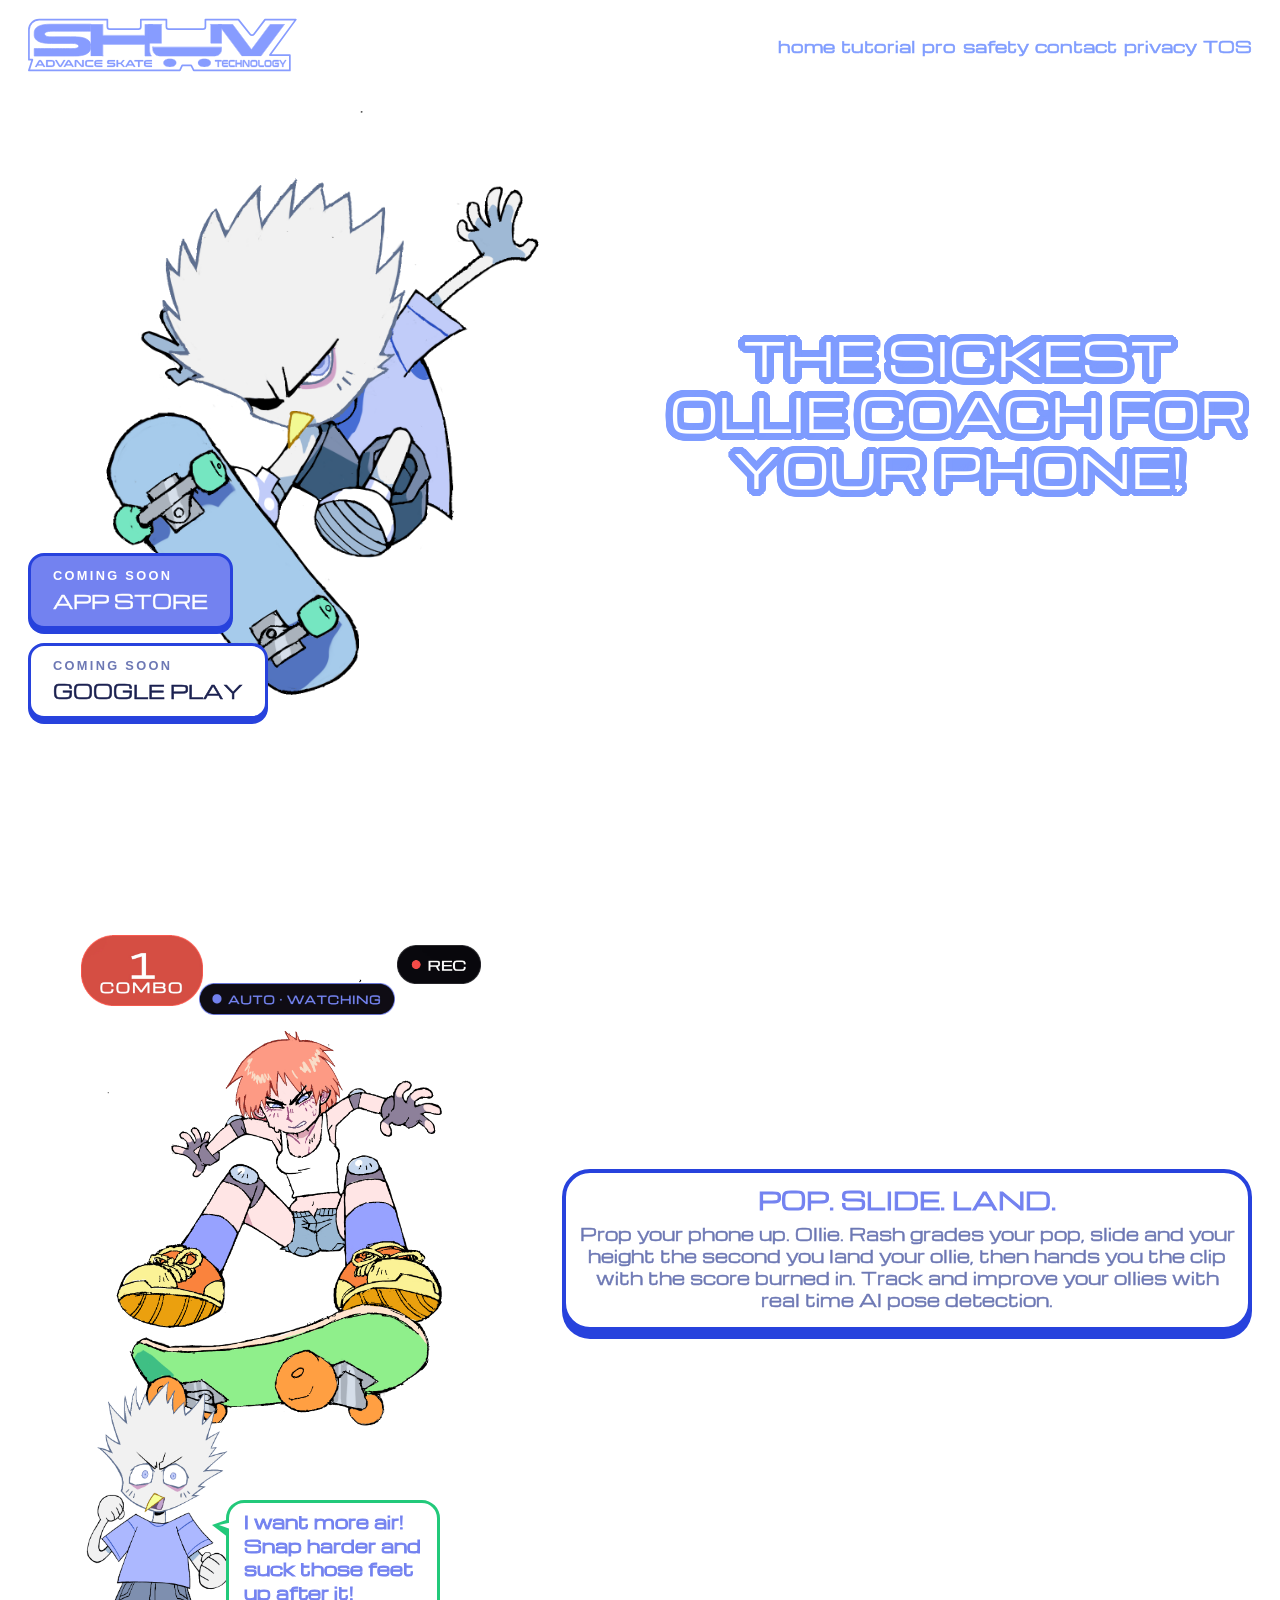
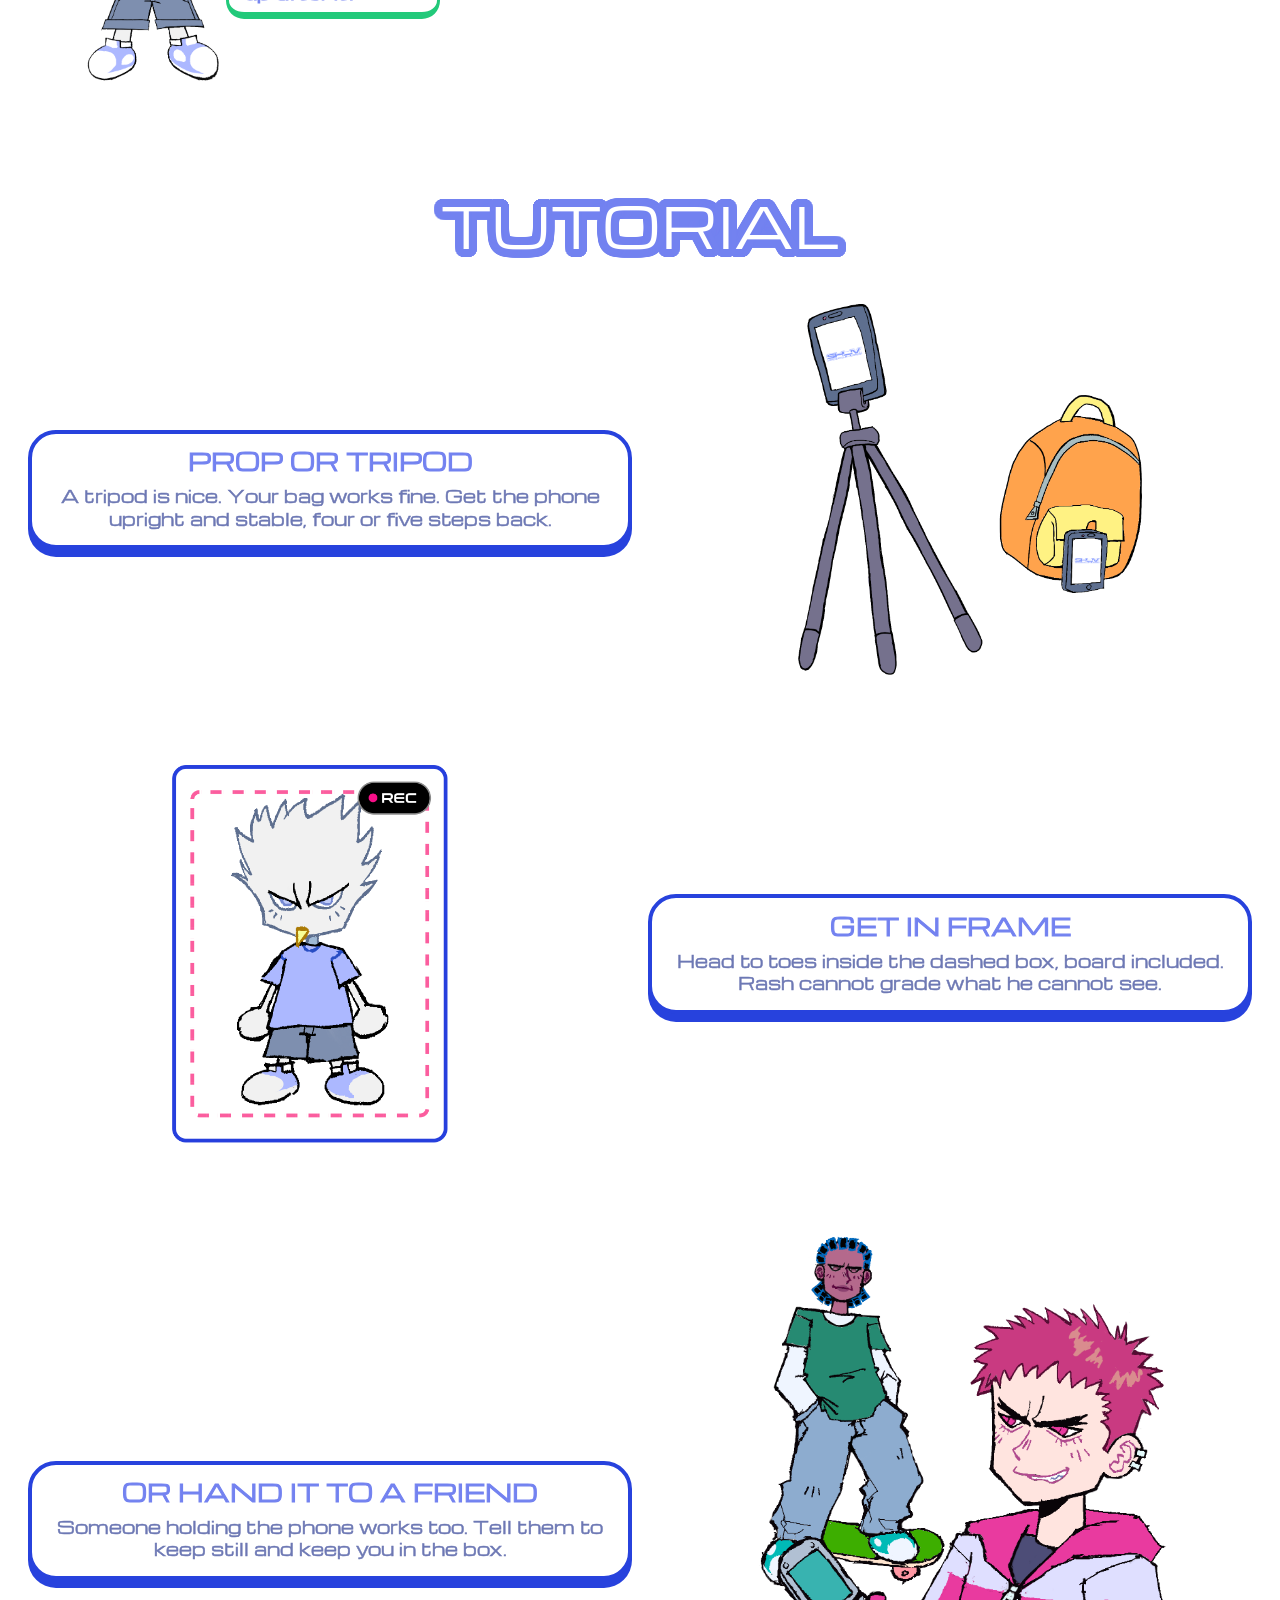
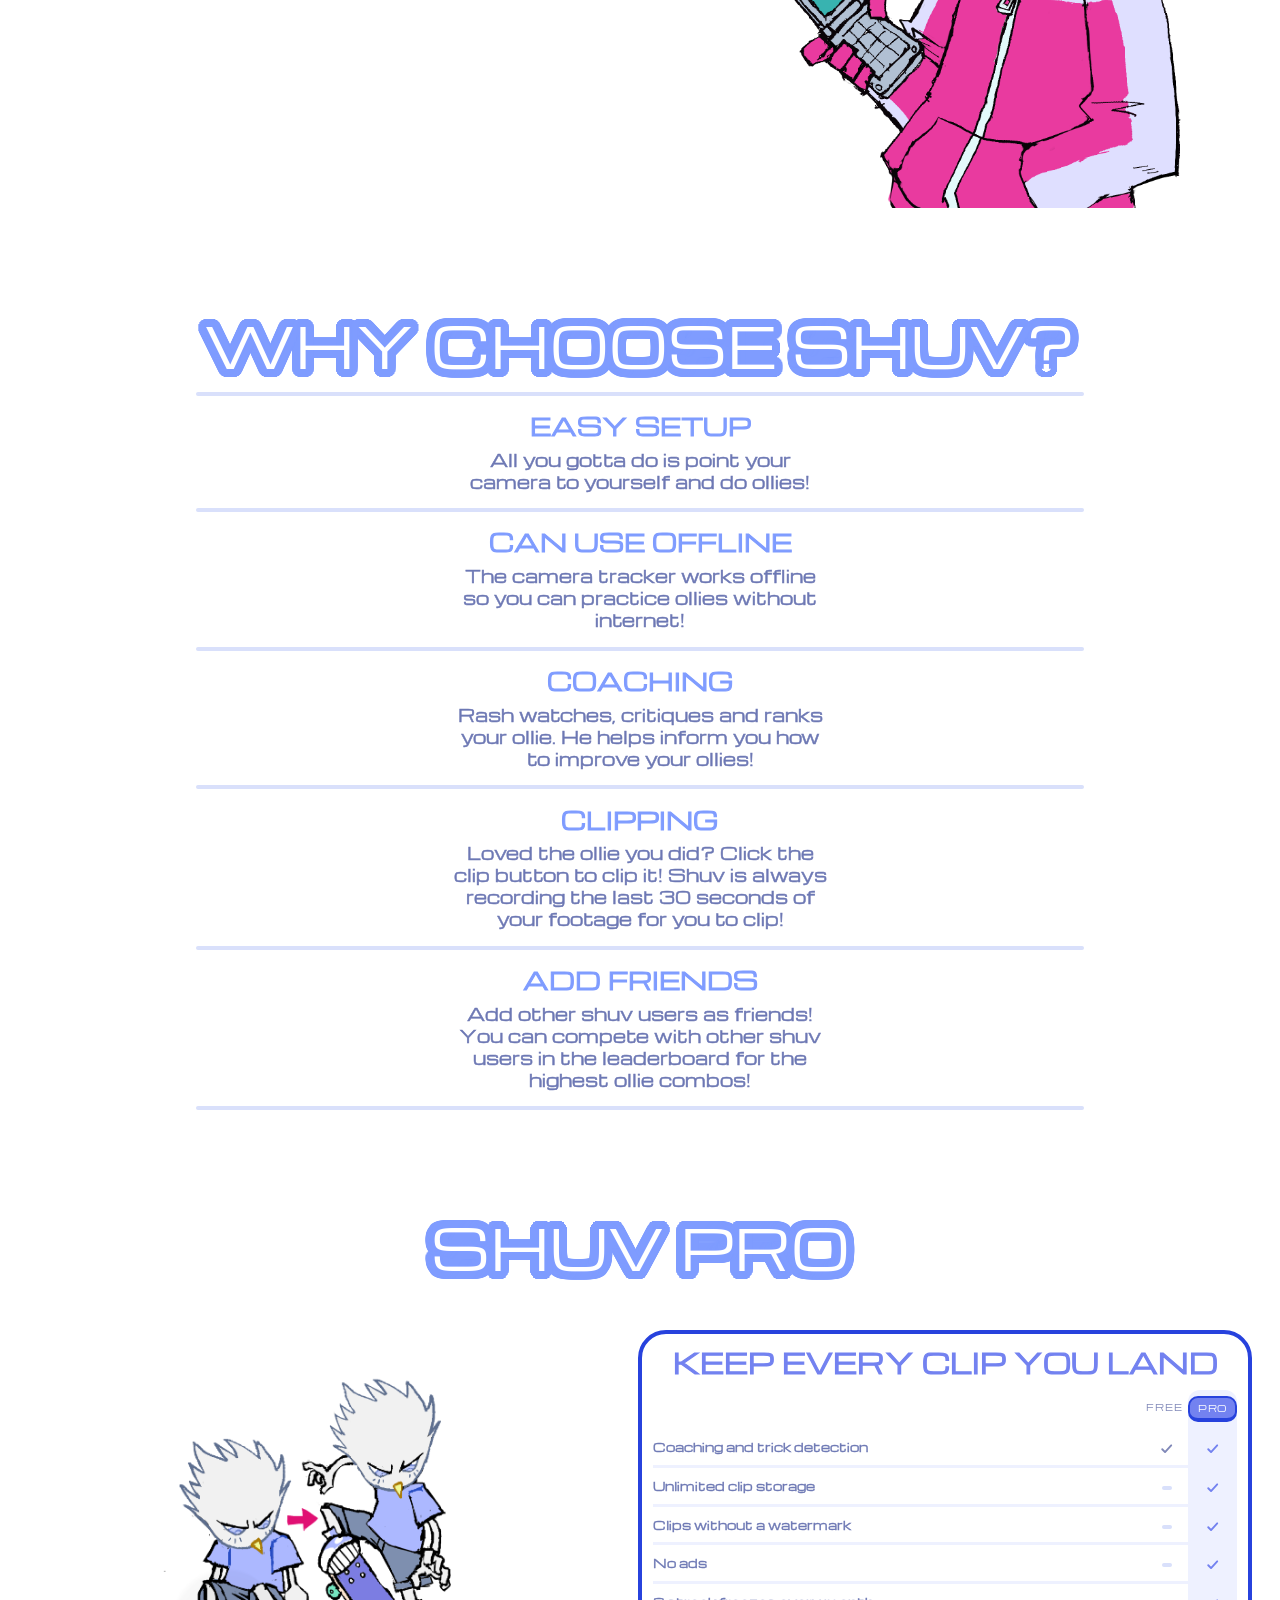
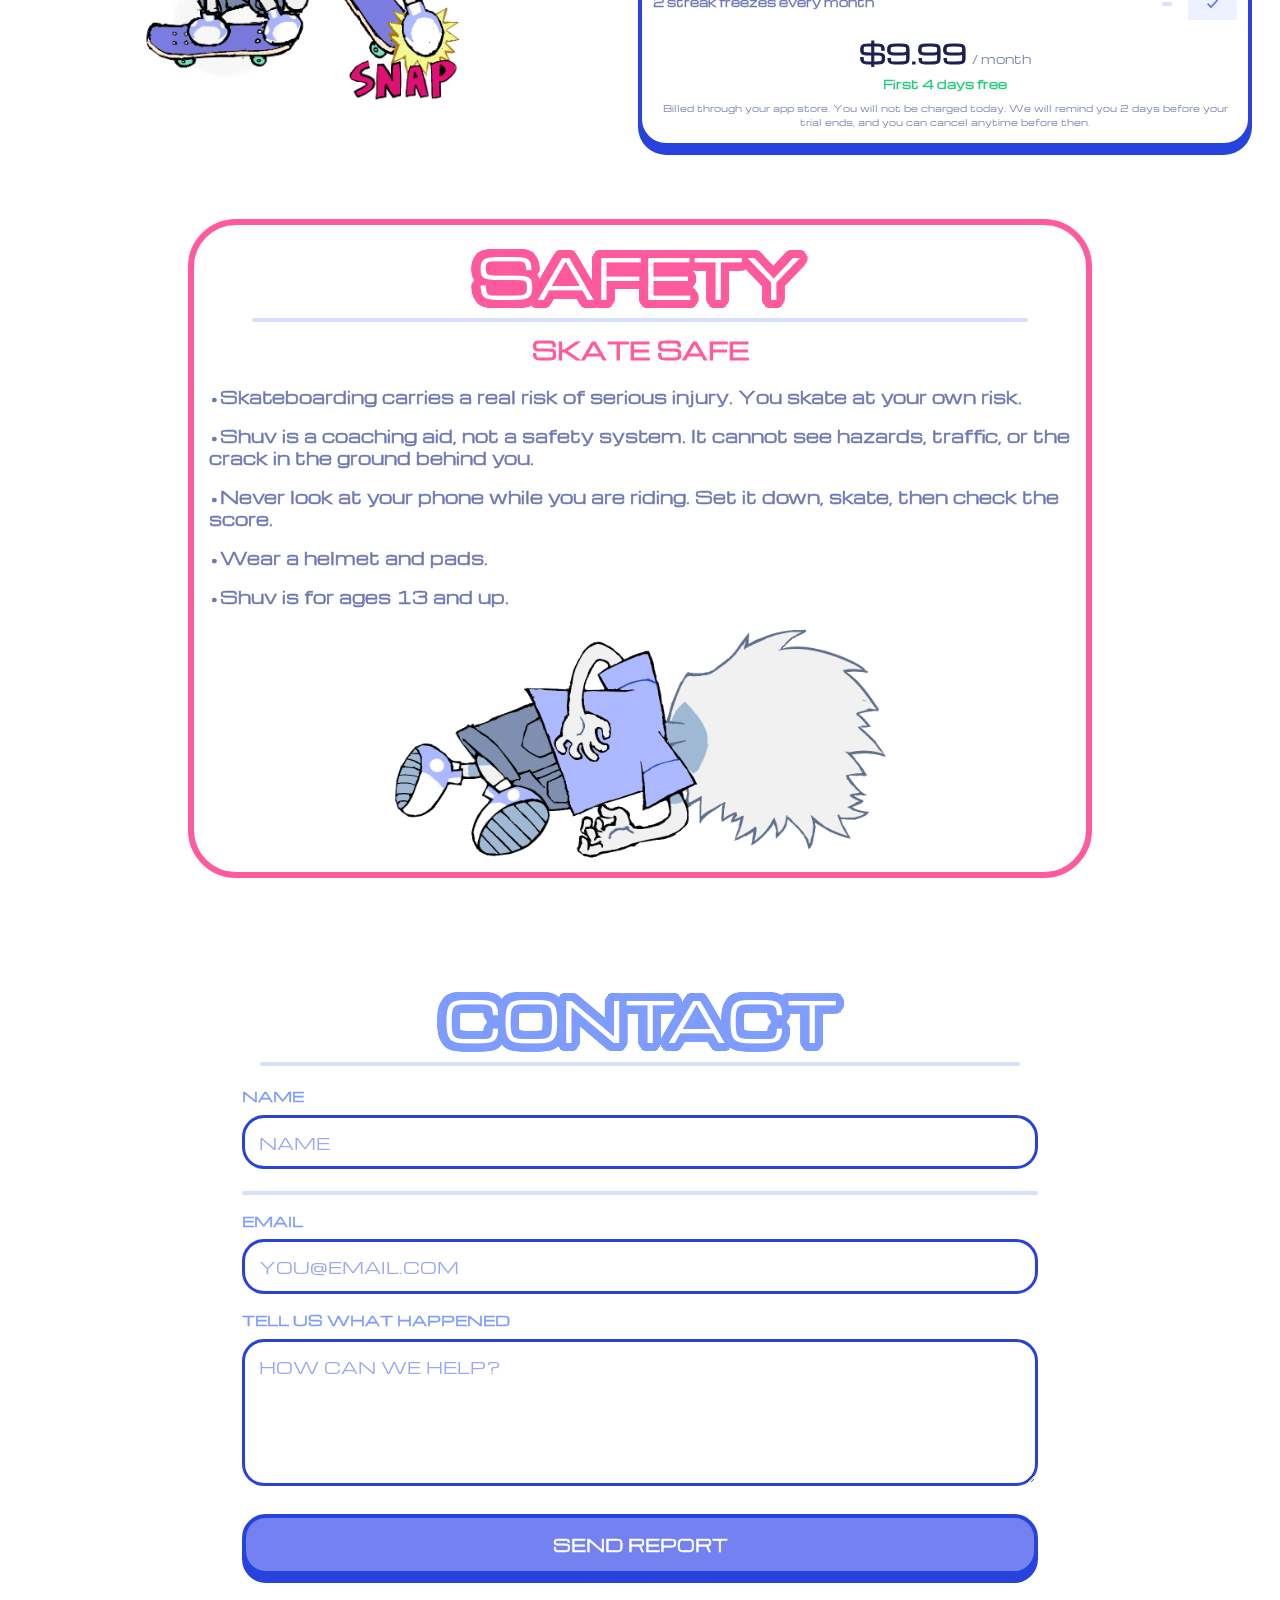
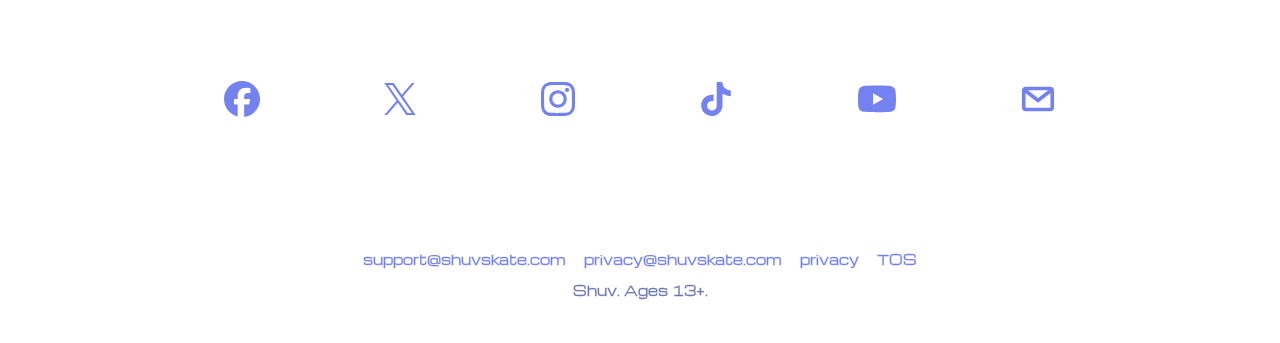
==== index.html @ 70ee279d "Shuv website — 2026-10-14 06:51 UTC" ====
<!doctype html>
<!--
  SHUV SITE: home page (index.html)
  One responsive file for phone AND desktop. The phone layout is the default and
  css/shuv.css switches to the desktop layout at 900px wide. There are no separate mobile files.
  Shared across all 3 pages: header, phone menu and footer (marked below; keep them in sync),
  plus css/shuv.css and js/shuv.js.
-->
<html lang="en">
<head>
  <meta charset="utf-8">
  <meta name="viewport" content="width=device-width, initial-scale=1">
  <title>Shuv | The sickest ollie coach for your phone</title>
  <meta name="description" content="Prop your phone up and ollie. Rash grades your pop, slide and height the second you land, then hands you the clip with the score burned in. iOS and Android, ages 13+.">
  <meta name="theme-color" content="#ffffff">
  <!-- The canonical link and og:url must be absolute, so they name the
       domain directly. If it ever changes, these and the addresses in the
       footer are the places to look. -->
  <link rel="canonical" href="https://shuvskate.com/">
  <link rel="icon" href="assets/favicon-32.png" sizes="32x32" type="image/png">
  <link rel="apple-touch-icon" href="assets/apple-touch-icon.png">
  <!-- People find Shuv through shared clips, so the share card is worth
       composing rather than letting a platform pick an image off the page. -->
  <meta property="og:type" content="website">
  <meta property="og:site_name" content="Shuv">
  <meta property="og:title" content="Shuv — your free skateboard trick coach">
  <meta property="og:description" content="Rash grades your ollies in real time with AI pose detection. Track your streak, clip your best tricks.">
  <meta property="og:url" content="https://shuvskate.com/">
  <meta property="og:image" content="https://shuvskate.com/assets/og-image.png">
  <meta property="og:image:width" content="1200">
  <meta property="og:image:height" content="630">
  <meta name="twitter:card" content="summary_large_image">
  <link rel="preload" href="assets/fonts/Michroma-Regular.woff2" as="font" type="font/woff2" crossorigin>
  <link rel="stylesheet" href="css/shuv.css">
  <script src="js/shuv.js" defer></script>
</head>
<body>
<div class="page" id="top">

  <!-- ===== HEADER: repeated on all 3 pages. Keep them in sync. =====================
       On index.html the links are #sections; on the legal pages they are index.html#sections.
       Phone: logo centred + hamburger on the right. Desktop (900px+): logo left, text links right. -->
  <header class="site-header">
    <div class="site-header__inner">
      <a class="logo" href="#top"><img src="assets/logo.svg" alt="Shuv, advance skate technology" width="440" height="89"></a>
      <nav class="nav-desktop" aria-label="Main">
        <a class="jello" href="#top" aria-current="page">home</a>
        <a class="jello" href="#tutorial">tutorial</a>
        <a class="jello" href="#pro">pro</a>
        <a class="jello" href="#safety">safety</a>
        <a class="jello" href="#contact">contact</a>
        <a class="jello" href="privacy.html">privacy</a>
        <a class="jello" href="terms.html">TOS</a>
      </nav>
      <button class="menu-btn" type="button" aria-label="Open menu" aria-expanded="false" aria-controls="menu"><span></span><span></span><span></span></button>
    </div>
  </header>

  <!-- ===== PHONE MENU: repeated on all 3 pages. ===================================
       Slides in from the right when the hamburger is tapped (js/shuv.js, part 5). Hidden on desktop.
       The backdrop is invisible; it only catches taps outside the menu to close it. -->
  <div class="menu-backdrop" data-menu-close></div>
  <div class="menu" id="menu" role="dialog" aria-label="Menu" aria-hidden="true" tabindex="-1">
    <nav class="menu__nav" aria-label="Menu">
      <a class="jello" href="#top" data-menu-close aria-current="page">home</a>
      <a class="jello" href="#tutorial" data-menu-close>tutorial</a>
      <a class="jello" href="#pro" data-menu-close>pro</a>
      <a class="jello" href="#safety" data-menu-close>safety</a>
      <a class="jello" href="#contact" data-menu-close>contact</a>
      <a class="jello" href="privacy.html" data-menu-close>privacy</a>
      <a class="jello" href="terms.html" data-menu-close>TOS</a>
    </nav>
    <button class="menu__close jello" type="button" data-menu-close>close</button>
  </div>

  <main id="main">

    <!-- ===== HERO ===================================================================
         Phone: Rash on top, headline below, store badges pinned to Rash's bottom right.
         Desktop: Rash left, headline right, badges bottom left. -->
    <section class="hero" aria-label="Intro">
      <div class="hero__art">
        <img src="assets/hero-rash.png" alt="Rash, scowling, grabbing his board mid air" width="1050" height="1412" fetchpriority="high">
        <!-- TODO(launch): once the app is live, replace these two "Coming soon" boxes with the official
             App Store and Google Play badges linking to the store listings. Both stores require their
             own badge artwork (Apple: developer.apple.com/app-store/marketing/guidelines). -->
        <div class="store-badges">
          <div class="store-badge store-badge--fill"><span class="store-badge__kicker">Coming soon</span><span class="store-badge__name">App Store</span></div>
          <div class="store-badge"><span class="store-badge__kicker">Coming soon</span><span class="store-badge__name">Google Play</span></div>
        </div>
      </div>
      <div class="hero__copy">
        <h1 class="outline hero__title">The sickest ollie coach for your phone!</h1>
      </div>
    </section>

    <!-- ===== POP. SLIDE. LAND. =====================================================
         Card + illustrated scene (skater, three app UI pills, Rash, speech bubble).
         Positions of the scene pieces live in css (section 7), measured from the mockup.
         Phone: card on top, scene below. Desktop: scene left, card right. -->
    <section class="pop">
      <div class="card pop__card">
        <h2 class="card__title">Pop. Slide. Land.</h2>
        <p class="card__text">Prop your phone up. Ollie. Rash grades your pop, slide and your height the second you land your ollie, then hands you the clip with the score burned in. Track and improve your ollies with real time AI pose detection.</p>
      </div>
      <div class="pop-scene">
        <img class="pop-scene__girl" src="assets/girl-ollie.png" alt="A skater popping an ollie" width="1150" height="1530" loading="lazy">
        <img class="pop-scene__combo" src="assets/pill-combo.png" alt="1 combo" width="410" height="239" loading="lazy">
        <img class="pop-scene__auto" src="assets/pill-auto.png" alt="Auto watching" width="664" height="105" loading="lazy">
        <img class="pop-scene__rec" src="assets/pill-rec.png" alt="Recording" width="284" height="133" loading="lazy">
        <img class="pop-scene__rash" src="assets/rash-yell.png" alt="Rash yelling up at her" width="854" height="1800" loading="lazy">
        <div class="bubble"><p>I want more air! Snap harder and suck those feet up after it!</p></div>
      </div>
    </section>

    <!-- ===== TUTORIAL (#tutorial) =====================================================
         Three rows. Desktop alternates the picture side (tut-row--flip = picture right).
         Phone: picture always above its card. -->
    <section class="tutorial" id="tutorial">
      <h2 class="outline outline--peri tutorial__title">Tutorial</h2>

      <div class="tut-row tut-row--flip">
        <div class="tut-row__art"><img src="assets/tut-solo.png" alt="A phone on a tripod and a phone leaning on a backpack" width="1096" height="1183" loading="lazy"></div>
        <div class="card">
          <h3 class="card__title">Prop or tripod</h3>
          <p class="card__text">A tripod is nice. Your bag works fine. Get the phone upright and stable, four or five steps back.</p>
        </div>
      </div>

      <div class="tut-row">
        <div class="tut-row__art tut-row__art--narrow"><img src="assets/tut-centered.png" alt="Rash standing inside the dashed recording frame" width="1000" height="1370" loading="lazy"></div>
        <div class="card">
          <h3 class="card__title">Get in frame</h3>
          <p class="card__text">Head to toes inside the dashed box, board included. Rash cannot grade what he cannot see.</p>
        </div>
      </div>

      <div class="tut-row tut-row--flip">
        <div class="tut-row__art tut-row__art--wide"><img src="assets/tut-friend.png" alt="A friend holding up a flip phone to film a skater rolling up behind them" width="1258" height="1687" loading="lazy"></div>
        <div class="card">
          <h3 class="card__title">Or hand it to a friend</h3>
          <p class="card__text">Someone holding the phone works too. Tell them to keep still and keep you in the box.</p>
        </div>
      </div>
    </section>

    <!-- ===== WHY CHOOSE SHUV =========================================================== -->
    <section class="why" aria-label="Why choose Shuv">
      <h2 class="outline why__title">Why choose Shuv?</h2>
      <div class="rule"></div>
      <div><h3>Easy setup</h3><p>All you gotta do is point your camera to yourself and do ollies!</p></div>
      <div class="rule"></div>
      <div><h3>Can use offline</h3><p>The camera tracker works offline so you can practice ollies without internet!</p></div>
      <div class="rule"></div>
      <div><h3>Coaching</h3><p>Rash watches, critiques and ranks your ollie. He helps inform you how to improve your ollies!</p></div>
      <div class="rule"></div>
      <div><h3>Clipping</h3><p>Loved the ollie you did? Click the clip button to clip it! Shuv is always recording the last 30 seconds of your footage for you to clip!</p></div>
      <div class="rule"></div>
      <div><h3>Add friends</h3><p>Add other shuv users as friends! You can compete with other shuv users in the leaderboard for the highest ollie combos!</p></div>
      <div class="rule"></div>
    </section>

    <!-- ===== SHUV PRO (#pro) ===========================================================
         Keep the feature list and price in sync with the in-app paywall and the store
         consoles. NOTE: the site says $9.99/month; the app file still says $10. -->
    <section class="pro" id="pro">
      <h2 class="outline pro__title">Shuv Pro</h2>
      <div class="pro__row">
        <div class="pro__art"><img src="assets/ollie-snap.png" alt="Rash snapping an ollie" width="1457" height="1425" loading="lazy"></div>
        <div class="card pro__card">
          <h3 class="card__title">Keep every clip you land</h3>
          <table class="pro-table">
            <thead>
              <tr><th scope="col"><span class="sr-only">Feature</span></th><th scope="col" class="free-h">FREE</th><th scope="col" class="pro-col"><span class="pro-pill">PRO</span></th></tr>
            </thead>
            <tbody>
            <tr><th scope="row">Coaching and trick detection</th><td><svg class="tick" viewBox="0 0 24 24" role="img" aria-label="Included"><path d="M4 13l5 5L20 6"></path></svg></td><td class="pro-col"><svg class="tick" viewBox="0 0 24 24" role="img" aria-label="Included"><path d="M4 13l5 5L20 6"></path></svg></td></tr>
            <tr><th scope="row">Unlimited clip storage</th><td><span class="dash" role="img" aria-label="Not included"></span></td><td class="pro-col"><svg class="tick" viewBox="0 0 24 24" role="img" aria-label="Included"><path d="M4 13l5 5L20 6"></path></svg></td></tr>
            <tr><th scope="row">Clips without a watermark</th><td><span class="dash" role="img" aria-label="Not included"></span></td><td class="pro-col"><svg class="tick" viewBox="0 0 24 24" role="img" aria-label="Included"><path d="M4 13l5 5L20 6"></path></svg></td></tr>
            <tr><th scope="row">No ads</th><td><span class="dash" role="img" aria-label="Not included"></span></td><td class="pro-col"><svg class="tick" viewBox="0 0 24 24" role="img" aria-label="Included"><path d="M4 13l5 5L20 6"></path></svg></td></tr>
            <tr><th scope="row">2 streak freezes every month</th><td><span class="dash" role="img" aria-label="Not included"></span></td><td class="pro-col"><svg class="tick" viewBox="0 0 24 24" role="img" aria-label="Included"><path d="M4 13l5 5L20 6"></path></svg></td></tr>
            </tbody>
          </table>
          <div class="pro__price"><span class="pro__amount">$9.99</span><span class="pro__per">/ month</span></div>
          <p class="pro__trial">First 4 days free</p>
          <p class="pro__fine">Billed through your app store. You will not be charged today. We will remind you 2 days before your trial ends, and you can cancel anytime before then.</p>
        </div>
      </div>
    </section>

    <!-- ===== SAFETY (#safety) ==========================================================
         Required content: injury risk, coaching aid not a safety system, don't look at the
         phone while riding, 13+. Don't remove. -->
    <section class="safety" id="safety">
      <div class="safety__box">
        <h2 class="outline outline--pink safety__title">Safety</h2>
        <div class="rule"></div>
        <h3 class="safety__sub">Skate safe</h3>
        <ul class="safety__list">
          <li>Skateboarding carries a real risk of serious injury. You skate at your own risk.</li>
          <li>Shuv is a coaching aid, not a safety system. It cannot see hazards, traffic, or the crack in the ground behind you.</li>
          <li>Never look at your phone while you are riding. Set it down, skate, then check the score.</li>
          <li>Wear a helmet and pads.</li>
          <li>Shuv is for ages 13 and up.</li>
        </ul>
        <img class="safety__art" src="assets/safety-fallen.png" alt="Rash, flat on the ground after a bail" width="1216" height="576" loading="lazy">
      </div>
    </section>

    <!-- ===== CONTACT (#contact) ========================================================
         This section can serve as the store "Support URL": https://YOUR-DOMAIN/#contact
         It posts to the contact Edge Function; see js/shuv.js (part 7).
         Without JavaScript it falls back to the mailto action below. -->
    <section class="contact" id="contact">
      <h2 class="outline contact__title">Contact</h2>
      <div class="rule contact__rule"></div>
      <form class="contact-form" id="contact-form" novalidate>
        <label for="c-name">Name</label>
        <input class="field" id="c-name" name="name" type="text" placeholder="Name" autocomplete="name" required>
        <div class="rule contact-form__rule"></div>
        <label for="c-email">Email</label>
        <input class="field" id="c-email" name="email" type="email" placeholder="you@email.com" autocomplete="email" required>
        <label class="contact-form__gap" for="c-msg">Tell us what happened</label>
        <textarea class="field" id="c-msg" name="message" rows="5" placeholder="How can we help?" required></textarea>
        <!-- THE HONEYPOT. Hidden from people and from screen readers, and
             skipped by tab. A bot that fills every input it finds trips it
             and gets a cheerful success it can believe. -->
        <div class="hp" aria-hidden="true">
          <label for="c-web">Website</label>
          <input id="c-web" name="website" type="text" tabindex="-1" autocomplete="off">
        </div>
        <button class="btn jello" type="submit" id="contact-send">Send report</button>
        <p class="contact-form__status" id="contact-status" role="status" aria-live="polite"></p>
      </form>

      <!-- Real profiles. target=_blank with rel="noopener noreferrer":
           without noopener a new tab can reach back at this page through
           window.opener, and noreferrer keeps the referrer out of it. -->
      <div class="socials">
        <a href="https://www.facebook.com/shuvskateapp" target="_blank" rel="noopener noreferrer" aria-label="Facebook"><img src="assets/social/facebook.svg" alt="" width="36" height="36" loading="lazy"></a>
        <a href="https://x.com/shuvskateapp" target="_blank" rel="noopener noreferrer" aria-label="X"><img src="assets/social/x.svg" alt="" width="32" height="32" loading="lazy"></a>
        <a href="https://www.instagram.com/shuvskateapp" target="_blank" rel="noopener noreferrer" aria-label="Instagram"><img src="assets/social/instagram.svg" alt="" width="34" height="34" loading="lazy"></a>
        <a href="https://www.tiktok.com/@shuvskateapp" target="_blank" rel="noopener noreferrer" aria-label="TikTok"><img src="assets/social/tiktok.svg" alt="" width="34" height="34" loading="lazy"></a>
        <a href="https://www.youtube.com/channel/UCwLE3QsAZjpoAPVVkqEh6Gg" target="_blank" rel="noopener noreferrer" aria-label="YouTube"><img src="assets/social/youtube.svg" alt="" width="38" height="38" loading="lazy"></a>
        <a href="mailto:support@shuvskate.com" aria-label="Email support"><svg width="36" height="36" viewBox="0 0 24 24" fill="none" stroke="currentColor" stroke-width="2.4" aria-hidden="true"><rect x="2.5" y="5" width="19" height="14" rx="1.5"></rect><path d="M3 6l9 7 9-7"></path></svg></a>
      </div>
    </section>

  </main>

  <!-- ===== FOOTER: repeated on all 3 pages. ===== -->
  <footer class="site-footer">
    <div class="site-footer__links">
      <a href="mailto:support@shuvskate.com">support@shuvskate.com</a>
      <a href="mailto:privacy@shuvskate.com">privacy@shuvskate.com</a>
      <a href="privacy.html">privacy</a>
      <a href="terms.html">TOS</a>
    </div>
    <div class="site-footer__small">Shuv. Ages 13+.</div>
  </footer>
</div>
</body>
</html>
---- css/shuv.css ----
/* ===== MICHROMA, SELF HOSTED ==============================================
   It used to come from Google Fonts. Two reasons it does not any more:

   1. PRIVACY. A Google Fonts stylesheet hands every visitor's IP address
      to Google before a single word of the page renders. A German court
      has already ruled that a GDPR breach, and this site has to carry a
      privacy policy that says what it shares — "nothing, unless you ask
      us to" is a much easier sentence to write truthfully.
   2. IT IS FASTER. Two preconnects and a blocking stylesheet on another
      origin, to fetch a 26 KB file, versus fetching the 26 KB file.

   Michroma is SIL Open Font Licence 1.1, which permits this as long as
   the licence travels with it — see assets/fonts/OFL.txt.

   swap, so the page is readable in a fallback while the font arrives
   rather than showing nothing.
   ========================================================================= */
@font-face {
  font-family: 'Michroma';
  src: url('../assets/fonts/Michroma-Regular.woff2') format('woff2'),
       url('../assets/fonts/Michroma-Regular.ttf') format('truetype');
  font-weight: 400;
  font-style: normal;
  font-display: swap;
}

/* ==========================================================================
   Shuv site: shared stylesheet for index.html, privacy.html and terms.html

   HOW THE LAYOUT WORKS
   - The phone layout is the default. Everything inside the DESKTOP media
     query at the bottom (min-width: 900px) switches to the desktop layout.
     There are no separate mobile/desktop files.
   - Sizes come from the custom properties in :root, so most layout tweaks
     are a one line edit there (phone values first, desktop values in the
     media query).
   - Michroma ships a single weight. Text is thickened with a thin
     -webkit-text-stroke in its own colour (0.03em body, about 0.045em
     headings). Keep that when porting, or the type looks too light.
   ========================================================================== */

/* ---------- 1. Tokens ---------------------------------------------------- */
:root {
  /* Brand colours (from the app theme) */
  --cobalt: #2742dd;       /* borders + hard "depth" shadows */
  --peri: #7382f0;         /* primary: button fills, card headings */
  --peri-soft: #7f9cff;    /* nav links, most outlined headings, menu */
  --ink: #1b2150;          /* strongest text: prices, typed input */
  --text: #6d78b4;         /* body copy */
  --muted: #8088b8;
  --panel: #eef1ff;        /* Pro column highlight */
  --rule: #d9e0fb;         /* divider lines */
  --good: #22c97a;         /* speech bubble, "First 4 days free" */
  --pink: #ff5a9e;         /* safety box, menu close button */
  --pink-deep: #c2185b;
  --legal-strong: #4f5aa0; /* bold lead-ins in the privacy policy */

  /* Type scale, PHONE. Scales with the screen (vw) to match the phone
     mockups, but is capped so tablets (600 to 899px wide) don't balloon. */
  --h1: min(7.6vw, 43px);     /* hero headline */
  --big: min(11.5vw, 66px);   /* section titles: TUTORIAL, SAFETY, ... */
  --ch: min(7.4vw, 36px);     /* card headings */
  --body: min(4.6vw, 26px);   /* body copy */
  --btn: min(4.3vw, 24px);    /* button labels */

  /* Spacing, PHONE */
  --pad: 2vw;        /* page side padding */
  --hdr-r: 3.5vw;    /* header side padding */
  --why-in: 4vw;     /* extra side inset: "Why choose Shuv?" */
  --form-in: 4vw;    /* extra side inset: contact form */
  --doc-in: 4.5vw;   /* extra side inset: legal text */
  --pop-mt: -12%;    /* pulls the skater scene up under the Pop card */
  --pop-mb: 0px;

  /* Sticky header height. js/shuv.js keeps this equal to the real header,
     so jumps to #sections land just below it instead of under it. */
  --header-h: 72px;
}

/* ---------- 2. Base ------------------------------------------------------ */
*, *::before, *::after { box-sizing: border-box; }
html { -webkit-text-size-adjust: 100%; }
body {
  margin: 0;
  background: #fff;
  color: var(--text);
  font-family: Michroma, "Arial Black", sans-serif;
  -webkit-font-smoothing: antialiased;
  animation: page-in .35s ease;           /* every page fades in on load */
}
/* Added by js/shuv.js just before going to another page of the site */
body.is-leaving { opacity: 0; transition: opacity .3s ease; }
@keyframes page-in { from { opacity: 0; } }

/* Wrapper for the whole page. "clip" (not "hidden") so the sticky header
   keeps working while nothing can cause sideways scrolling on phones. */
.page {
  max-width: 1600px;
  margin-inline: auto; min-height: 100vh; overflow-x: clip; }

h1, h2, h3 { font-weight: 400; }        /* Michroma has no bold; never synthesize it */
a { color: var(--peri); text-decoration: none; }
a:hover { color: var(--cobalt); }
img { max-width: 100%; height: auto; display: block; }
::selection { background: var(--peri); color: #fff; }
input::placeholder, textarea::placeholder { color: #9aa8f5; text-transform: uppercase; }

/* Anchor targets stop just below the sticky header */
[id] { scroll-margin-top: calc(var(--header-h) + 14px); }

.sr-only {
  position: absolute; width: 1px; height: 1px; padding: 0; margin: -1px;
  overflow: hidden; clip: rect(0, 0, 0, 0); white-space: nowrap; border: 0;
}

/* ---------- 3. Shared pieces --------------------------------------------- */

/* Outlined headings: white letters with a thick round outline, like the
   app's headings. Built from 48 hard text-shadows in a circle of radius
   --o (0.15em = the app's 3px outline on 20px text, kept as a ratio).
   Don't swap this for -webkit-text-stroke: that gives sharp mitred corners.
   Colour: default periwinkle-soft; add .outline--peri or .outline--pink. */
.outline {
  --o: 0.15em;
  --oc: var(--peri-soft);
  color: #fff;
  text-transform: uppercase;
  -webkit-text-stroke: 0;
  text-shadow:
    calc(var(--o) * 1.000) calc(var(--o) * 0.000) 0 var(--oc),
    calc(var(--o) * 0.991) calc(var(--o) * 0.131) 0 var(--oc),
    calc(var(--o) * 0.966) calc(var(--o) * 0.259) 0 var(--oc),
    calc(var(--o) * 0.924) calc(var(--o) * 0.383) 0 var(--oc),
    calc(var(--o) * 0.866) calc(var(--o) * 0.500) 0 var(--oc),
    calc(var(--o) * 0.793) calc(var(--o) * 0.609) 0 var(--oc),
    calc(var(--o) * 0.707) calc(var(--o) * 0.707) 0 var(--oc),
    calc(var(--o) * 0.609) calc(var(--o) * 0.793) 0 var(--oc),
    calc(var(--o) * 0.500) calc(var(--o) * 0.866) 0 var(--oc),
    calc(var(--o) * 0.383) calc(var(--o) * 0.924) 0 var(--oc),
    calc(var(--o) * 0.259) calc(var(--o) * 0.966) 0 var(--oc),
    calc(var(--o) * 0.131) calc(var(--o) * 0.991) 0 var(--oc),
    calc(var(--o) * 0.000) calc(var(--o) * 1.000) 0 var(--oc),
    calc(var(--o) * -0.131) calc(var(--o) * 0.991) 0 var(--oc),
    calc(var(--o) * -0.259) calc(var(--o) * 0.966) 0 var(--oc),
    calc(var(--o) * -0.383) calc(var(--o) * 0.924) 0 var(--oc),
    calc(var(--o) * -0.500) calc(var(--o) * 0.866) 0 var(--oc),
    calc(var(--o) * -0.609) calc(var(--o) * 0.793) 0 var(--oc),
    calc(var(--o) * -0.707) calc(var(--o) * 0.707) 0 var(--oc),
    calc(var(--o) * -0.793) calc(var(--o) * 0.609) 0 var(--oc),
    calc(var(--o) * -0.866) calc(var(--o) * 0.500) 0 var(--oc),
    calc(var(--o) * -0.924) calc(var(--o) * 0.383) 0 var(--oc),
    calc(var(--o) * -0.966) calc(var(--o) * 0.259) 0 var(--oc),
    calc(var(--o) * -0.991) calc(var(--o) * 0.131) 0 var(--oc),
    calc(var(--o) * -1.000) calc(var(--o) * 0.000) 0 var(--oc),
    calc(var(--o) * -0.991) calc(var(--o) * -0.131) 0 var(--oc),
    calc(var(--o) * -0.966) calc(var(--o) * -0.259) 0 var(--oc),
    calc(var(--o) * -0.924) calc(var(--o) * -0.383) 0 var(--oc),
    calc(var(--o) * -0.866) calc(var(--o) * -0.500) 0 var(--oc),
    calc(var(--o) * -0.793) calc(var(--o) * -0.609) 0 var(--oc),
    calc(var(--o) * -0.707) calc(var(--o) * -0.707) 0 var(--oc),
    calc(var(--o) * -0.609) calc(var(--o) * -0.793) 0 var(--oc),
    calc(var(--o) * -0.500) calc(var(--o) * -0.866) 0 var(--oc),
    calc(var(--o) * -0.383) calc(var(--o) * -0.924) 0 var(--oc),
    calc(var(--o) * -0.259) calc(var(--o) * -0.966) 0 var(--oc),
    calc(var(--o) * -0.131) calc(var(--o) * -0.991) 0 var(--oc),
    calc(var(--o) * 0.000) calc(var(--o) * -1.000) 0 var(--oc),
    calc(var(--o) * 0.131) calc(var(--o) * -0.991) 0 var(--oc),
    calc(var(--o) * 0.259) calc(var(--o) * -0.966) 0 var(--oc),
    calc(var(--o) * 0.383) calc(var(--o) * -0.924) 0 var(--oc),
    calc(var(--o) * 0.500) calc(var(--o) * -0.866) 0 var(--oc),
    calc(var(--o) * 0.609) calc(var(--o) * -0.793) 0 var(--oc),
    calc(var(--o) * 0.707) calc(var(--o) * -0.707) 0 var(--oc),
    calc(var(--o) * 0.793) calc(var(--o) * -0.609) 0 var(--oc),
    calc(var(--o) * 0.866) calc(var(--o) * -0.500) 0 var(--oc),
    calc(var(--o) * 0.924) calc(var(--o) * -0.383) 0 var(--oc),
    calc(var(--o) * 0.966) calc(var(--o) * -0.259) 0 var(--oc),
    calc(var(--o) * 0.991) calc(var(--o) * -0.131) 0 var(--oc);
}
.outline--peri { --oc: var(--peri); }
.outline--pink { --oc: var(--pink); }

/* Divider line */
.rule { height: 4px; border-radius: 2px; background: var(--rule); }

/* Cards: 4px cobalt border + hard 8px cobalt shadow (no blur) */
.card {
  border: 4px solid var(--cobalt);
  border-radius: 28px;
  box-shadow: 0 8px 0 var(--cobalt);
  background: #fff;
  padding: .8em .5em .9em;
  text-align: center;
  font-size: var(--body);
}
.card__title {
  margin: 0;
  color: var(--peri);
  text-transform: uppercase;
  font-size: var(--ch);
  line-height: 1.15;
  -webkit-text-stroke: .045em currentColor;
}
.card__text { margin: .6em 0 0; line-height: 1.3; -webkit-text-stroke: .03em currentColor; }

/* Buttons press down onto their shadow */
.btn {
  display: block;
  width: 100%;
  border: 4px solid var(--cobalt);
  border-radius: 24px;
  background: var(--peri);
  box-shadow: 0 8px 0 var(--cobalt);
  color: #fff;
  font-family: inherit;
  font-size: var(--btn);
  text-transform: uppercase;
  padding: .8em .6em;
  cursor: pointer;
  -webkit-text-stroke: .035em currentColor;
  transition: transform .08s ease, box-shadow .08s ease;
}
.btn:active { transform: translateY(8px); box-shadow: 0 0 0 var(--cobalt); }

/* "Jello" press. js/shuv.js adds .is-jello to any .jello element on
   pointerdown. Uses the separate `scale` property so it combines with the
   :active translate above. */
@keyframes shuv-jello {
  0%   { scale: 1 1; }
  25%  { scale: 1.12 .86; }
  40%  { scale: .9 1.1; }
  55%  { scale: 1.06 .95; }
  70%  { scale: .97 1.03; }
  85%  { scale: 1.01 .99; }
  100% { scale: 1 1; }
}
.is-jello { animation: shuv-jello .6s cubic-bezier(.3, .7, .4, 1); }

/* ---------- 4. Header ---------------------------------------------------- */
.site-header { position: sticky; top: 0; z-index: 40; background: #fff; }
/* PHONE: logo centred, hamburger on the right */
.site-header__inner {
  display: grid;
  grid-template-columns: 44px minmax(0, 1fr) 44px;
  align-items: center;
  gap: 8px;
  padding: 14px var(--hdr-r);
}
.logo { grid-column: 2; justify-self: center; }
.logo img { width: min(220px, 58vw); }
.nav-desktop { display: none; }
.menu-btn {
  grid-column: 3;
  width: 44px; height: 44px;
  border: 0; background: transparent;
  padding: 6px 2px;
  display: flex; flex-direction: column; justify-content: space-between;
  cursor: pointer;
}
.menu-btn span { display: block; height: 6px; background: var(--peri-soft); }

/* ---------- 5. Phone menu (slides in from the right) ---------------------- */
.menu-backdrop { position: fixed; inset: 0; z-index: 50; pointer-events: none; }
.menu-backdrop.is-open { pointer-events: auto; }
.menu {
  position: fixed; z-index: 60;
  top: 92px; right: 0;
  width: min(72vw, 380px);
  max-height: calc(100dvh - 108px);      /* scrolls on short/landscape phones */
  overflow-y: auto;
  background: #fff;
  border: 6px solid var(--peri-soft);
  border-right: 0;
  border-radius: 56px 0 0 56px;
  padding: 32px 20px 40px;
  display: flex; flex-direction: column; align-items: center; gap: 36px;
  transform: translateX(calc(100% + 12px));
  visibility: hidden;
  transition: transform .42s cubic-bezier(.22, .8, .24, 1), visibility 0s linear .42s;
}
.menu.is-open {
  transform: none;
  visibility: visible;
  box-shadow: -12px 0 0 rgba(127, 156, 255, .18);
  transition: transform .42s cubic-bezier(.22, .8, .24, 1);
}
.menu:focus { outline: none; }
.menu__nav {
  display: flex; flex-direction: column; align-items: center; gap: 4px;
  font-size: clamp(34px, 10.5vw, 52px);
  line-height: 1.12;
  -webkit-text-stroke: .04em currentColor;
}
.menu__nav a { color: var(--peri-soft); }
.menu__close {
  width: 100%;
  border: 4px solid var(--pink-deep);
  border-radius: 22px;
  background: var(--pink);
  box-shadow: 0 8px 0 var(--pink-deep);
  color: #fff;
  font-family: inherit;
  font-size: clamp(30px, 9vw, 44px);
  padding: 10px 0 14px;
  cursor: pointer;
  -webkit-text-stroke: .04em currentColor;
  transition: transform .08s ease, box-shadow .08s ease;
}
.menu__close:active { transform: translateY(8px); box-shadow: 0 0 0 var(--pink-deep); }

/* ---------- 6. Home: hero ------------------------------------------------ */
.hero {
  max-width: 1600px; margin: 0 auto;
  padding: 16px var(--pad) 40px;
  display: flex; flex-wrap: wrap; align-items: center; gap: 28px 48px;
}
.hero__art { flex: 1 1 380px; position: relative; padding-bottom: 20px; }
.hero__art > img { width: min(88%, 720px); margin: 0 auto; }
.hero__copy { flex: 1 1 380px; display: flex; flex-direction: column; align-items: center; justify-content: center; }
.hero__title { margin: 0; text-align: center; font-size: var(--h1); line-height: 1.22; text-wrap: balance; }

/* Store badges. PHONE: pinned bottom right of Rash. DESKTOP: bottom left. */
.store-badges { position: absolute; right: 0; bottom: 0; display: grid; gap: 12px; justify-items: start; }
.store-badge {
  border: 3px solid var(--cobalt);
  border-radius: 14px;
  background: #fff;
  box-shadow: 0 5px 0 var(--cobalt);
  padding: 8px 14px;
  color: var(--ink);
}
.store-badge--fill { background: var(--peri); color: #fff; }
.store-badge__kicker {
  display: block;
  font-family: Arial, Helvetica, sans-serif;
  font-weight: 700;
  font-size: 9px;
  letter-spacing: .18em;
  text-transform: uppercase;
  color: var(--text);
}
.store-badge--fill .store-badge__kicker { color: inherit; }
.store-badge__name { display: block; margin-top: 2px; font-size: 13px; text-transform: uppercase; -webkit-text-stroke: .03em currentColor; }

/* ---------- 7. Home: Pop. Slide. Land. ------------------------------------ */
.pop {
  max-width: 1600px; margin: 0 auto;
  padding: 48px var(--pad);
  display: flex; flex-direction: row-reverse; flex-wrap: wrap; align-items: center; gap: 40px 48px;
}
.pop__card { position: relative; z-index: 2; flex: 1 1 420px; }
.pop__card .card__title { line-height: 1.1; }

/* The scene is one fixed-aspect box. Every piece is absolutely positioned
   in % of the box (measured from the mockup), and the speech bubble is
   sized in cqw (container query units), so the scene scales like a picture.
   Edit positions here, not in the HTML. */
.pop-scene {
  position: relative; z-index: 1;
  flex: 1 1 380px;
  max-width: 820px;
  margin: var(--pop-mt) auto var(--pop-mb);
  aspect-ratio: 1080 / 1645;
  container-type: inline-size;
}
.pop-scene > img { position: absolute; }
.pop-scene__girl  { left: 15.7%;  top: 13.09%; width: 70%; }
.pop-scene__combo { left: 10.95%; top: 7.6%;   width: 24.96%; }
.pop-scene__auto  { left: 35.06%; top: 14.1%;  width: 40.48%; }
.pop-scene__rec   { left: 75.84%; top: 8.85%;  width: 17.29%; }
.pop-scene__rash  { left: 12%;    top: 67.62%; width: 29.5%; }

/* Speech bubble, same construction as the app's camera bubble:
   thick bottom border, tail = green triangle with a smaller white one inside. */
.bubble {
  position: absolute; left: 40.7%; top: 83.81%; width: 44%;
  border: .7cqw solid var(--good);
  border-bottom-width: 1.63cqw;
  border-radius: 3.73cqw;
  background: #fff;
  padding: 1.4cqw 3.03cqw;
}
.bubble::before, .bubble::after { content: ""; position: absolute; width: 0; height: 0; }
.bubble::before {
  left: -3.5cqw; top: 3.27cqw;
  border-top: 1.4cqw solid transparent;
  border-bottom: 2.8cqw solid transparent;
  border-right: 3.5cqw solid var(--good);
}
.bubble::after {
  left: -2.1cqw; top: 3.97cqw;
  border-top: .7cqw solid transparent;
  border-bottom: 1.17cqw solid transparent;
  border-right: 3.03cqw solid #fff;
}
.bubble p {
  position: relative; margin: 0;
  color: var(--peri);
  font-size: 3.5cqw;
  line-height: 1.4;
  -webkit-text-stroke: .06em currentColor;
  paint-order: stroke fill;
}

/* ---------- 8. Home: tutorial -------------------------------------------- */
/* z-index keeps the tutorial above Rash if the scene above ever overlaps it */
.tutorial { position: relative; z-index: 3; max-width: 1600px; margin: 0 auto; padding: 56px var(--pad) 24px; }
.tutorial__title { margin: 0 0 clamp(28px, 4vw, 80px); text-align: center; font-size: var(--big); line-height: 1; }
/* Rows alternate sides on desktop. On phones the picture always sits above its card. */
.tut-row { display: flex; flex-wrap: wrap; align-items: center; gap: 32px 56px; margin-bottom: clamp(56px, 7vw, 120px); }
.tut-row:last-child { margin-bottom: 0; }
.tut-row--flip { flex-direction: row-reverse; }
.tut-row__art { flex: 1 1 380px; }
.tut-row__art img { width: min(72%, 540px); margin: 0 auto; }
.tut-row__art--narrow img { width: min(58%, 330px); }
/* --wide, for art that is drawn small inside its own frame. The friend
   row's illustration reads as two people at a distance rather than one
   object, so at the default width the faces end up smaller than the body
   text beside them. Both this and --narrow have a partner rule in the
   900px block below; changing one without the other only moves the
   phone layout, because the desktop rule is the one that wins. */
.tut-row__art--wide img { width: min(88%, 660px); }
.tut-row > .card { flex: 1 1 420px; }

/* ---------- 9. Home: why choose Shuv -------------------------------------- */
.why {
  max-width: 1100px; margin: 0 auto;
  padding: 80px calc(var(--pad) + var(--why-in)) 24px;
  text-align: center;
  font-size: var(--body);
}
.why__title { margin: 0; font-size: var(--big); line-height: 1.15; text-wrap: balance; }
.why .rule { width: 85%; margin: .9em auto; }
.why .rule:last-child { margin-bottom: 0; }
.why h3 { margin: 0; color: var(--peri-soft); text-transform: uppercase; font-size: var(--ch); line-height: 1.2; -webkit-text-stroke: .045em currentColor; }
.why p { margin: .5em auto 0; max-width: 22em; line-height: 1.3; -webkit-text-stroke: .03em currentColor; }

/* ---------- 10. Home: Shuv Pro -------------------------------------------- */
.pro { max-width: 1600px; margin: 0 auto; padding: 80px var(--pad) 24px; }
.pro__title { margin: 0 0 clamp(28px, 4vw, 72px); text-align: center; font-size: var(--big); line-height: 1.15; text-wrap: balance; }
.pro__row { display: flex; flex-wrap: wrap; align-items: center; gap: 32px 56px; }
.pro__art { flex: 1 1 380px; }
.pro__art img { width: min(70%, 440px); margin: 0 auto; }
.pro__card { flex: 1 1 440px; padding: 1em .9em 1.1em; text-align: left; font-size: calc(var(--body) * .72); }
.pro__card .card__title { text-align: center; font-size: calc(var(--ch) * 1.111); }

.pro-table { width: 100%; border-collapse: collapse; margin-top: 1em; }
.pro-table thead th { padding: 0 0 .6em; font-weight: 400; letter-spacing: .08em; color: var(--muted); }
.pro-table .free-h { font-size: .75em; }
.pro-table thead .pro-col { padding: .5em 0 .6em; background: var(--panel); border-radius: 12px 12px 0 0; }
.pro-pill {
  display: inline-block;
  font-size: .7em;
  letter-spacing: .08em;
  color: #fff;
  background: var(--peri);
  border: 2px solid var(--cobalt);
  border-bottom-width: 4px;
  border-radius: 10px;
  padding: 4px 8px;
}
.pro-table tbody th { padding: .75em .4em .75em 0; text-align: left; font-weight: 400; line-height: 1.3; -webkit-text-stroke: .03em currentColor; }
.pro-table tbody td { padding: .75em 0; text-align: center; width: 3.4em; }
.pro-table tbody td.pro-col { background: var(--panel); }
.pro-table tbody tr + tr > * { border-top: 3px solid var(--panel); }
.tick {
  display: inline-block; vertical-align: middle;
  width: 1.1em; height: 1.1em;
  fill: none; stroke: var(--muted); stroke-width: 3.4; stroke-linecap: round; stroke-linejoin: round;
}
.pro-col .tick { stroke: var(--peri); }
.dash { display: inline-block; vertical-align: middle; width: .8em; height: 4px; border-radius: 3px; background: var(--rule); }

.pro__price { display: flex; align-items: baseline; justify-content: center; gap: .4em; margin-top: 1.2em; }
.pro__amount { font-size: 2.1em; color: var(--ink); -webkit-text-stroke: .04em currentColor; }
.pro__per { color: var(--muted); }
.pro__trial { margin: .3em 0 0; text-align: center; color: var(--good); -webkit-text-stroke: .03em currentColor; }
.pro__fine { margin: 1.2em 0 0; text-align: center; font-size: .72em; line-height: 1.55; color: var(--muted); }

/* ---------- 11. Home: safety --------------------------------------------- */
.safety { max-width: 960px; margin: 0 auto; padding: 48px var(--pad) 24px; }
.safety__box {
  border: 6px solid var(--pink);
  border-radius: 48px;
  background: #fff;
  padding: 1.2em .9em 0;
  overflow: hidden;
  font-size: var(--body);
}
.safety__title { margin: 0; text-align: center; font-size: var(--big); line-height: 1.05; }
.safety .rule { width: 90%; margin: .8em auto; }
.safety__sub { margin: 0 0 .9em; text-align: center; color: var(--pink); text-transform: uppercase; font-size: var(--ch); line-height: 1.15; -webkit-text-stroke: .045em currentColor; }
.safety__list {
  list-style: none; margin: 0; padding: 0;
  display: flex; flex-direction: column; gap: 1em;
  line-height: 1.3;
  -webkit-text-stroke: .03em currentColor;
}
.safety__list li::before { content: "\2022"; }
.safety__art { width: 68%; margin: 1em auto .6em; }

/* ---------- 12. Home: contact -------------------------------------------- */
.contact { max-width: 900px; margin: 0 auto; padding: 88px var(--pad) 24px; font-size: var(--body); }
.contact__title { margin: 0; text-align: center; font-size: var(--big); line-height: 1; }
.contact__rule { width: 90%; margin: .9em auto 1.2em; }
.contact-form { display: flex; flex-direction: column; gap: .5em; padding: 0 var(--form-in); }
.contact-form label { color: var(--peri-soft); text-transform: uppercase; font-size: .8em; -webkit-text-stroke: .04em currentColor; }
.contact-form .contact-form__gap { margin-top: .6em; }
.contact-form__rule { margin: .8em 0 .4em; }
.contact-form .btn { margin-top: 1.2em; }
.field {
  width: 100%;
  border: 3px solid var(--cobalt);
  border-radius: 22px;
  background: #fff;
  padding: .8em .9em;
  font-family: inherit;
  font-size: max(16px, .9em);   /* never under 16px, or iPhones zoom in on focus */
  color: var(--ink);
  outline-color: var(--peri);
}
textarea.field { resize: vertical; }
.socials { display: flex; justify-content: space-between; align-items: center; gap: 12px; flex-wrap: wrap; margin-top: 56px; }
.socials a { display: flex; padding: 6px; color: var(--peri); }

/* ---------- 13. Legal pages (privacy.html, terms.html) --------------------- */
.doc-page { max-width: 1100px; margin: 0 auto; padding: 32px var(--pad) 24px; }
.doc-page__title { margin: 0; padding: 0 var(--o); text-align: center; font-size: var(--big); line-height: 1.05; text-wrap: balance; }
/* A LONG SINGLE WORD CANNOT WRAP, and Michroma is a very wide face.
   "UNSUBSCRIBE" is eleven characters with no break opportunity, so at the
   base --big of min(11.5vw, 66px) it runs off the right edge at every
   phone width — 390px and 320px alike. "PRIVACY" is short enough and
   "TERMS OF SERVICE" has spaces to wrap on, which is why only one page
   showed it.

   Sized so eleven Michroma capitals fit inside the content box down to a
   320px screen, with room to spare. */
.doc-page__title--long { font-size: min(8.6vw, 50px); }

.doc-page__rule { width: 85%; margin: 28px auto 40px; }
.doc {
  max-width: 900px; margin: 0 auto;
  padding: 0 var(--doc-in);
  font-size: clamp(15px, 1.7vw, 30px);
  line-height: 1.6;
  -webkit-text-stroke: .03em currentColor;
}
.doc p, .doc ul { margin: 20px 0 0; }
.doc p.doc__date { margin: 0; text-transform: uppercase; font-size: clamp(15px, 1.9vw, 34px); line-height: 1.4; -webkit-text-stroke: .04em currentColor; }
.doc h2 { margin: 44px 0 16px; color: var(--text); text-transform: uppercase; font-size: clamp(18px, 2.2vw, 40px); line-height: 1.3; -webkit-text-stroke: .04em currentColor; }
.doc ul { padding-left: 1.2em; display: flex; flex-direction: column; gap: 12px; }
.doc strong { font-weight: 400; color: var(--legal-strong); }
.doc__end-rule { margin: 48px 0 28px; }

/* ---------- 14. Footer --------------------------------------------------- */
.site-footer {
  margin-top: 72px;
  padding: 28px 20px 40px;
  text-align: center;
  font-size: 13px;
  line-height: 1.8;
  color: var(--text);
  -webkit-text-stroke: .02em currentColor;
}
.site-footer__links { display: flex; flex-wrap: wrap; justify-content: center; gap: 4px 18px; }
.site-footer__small { margin-top: 8px; }

/* ==========================================================================
   DESKTOP (900px and wider)
   ========================================================================== */
@media (min-width: 900px) {
  :root {
    /* THE DESKTOP SCALE WAS THE PHONE SCALE IN DISGUISE. Every token was
       a vw multiple with only an upper cap, which is right on a phone —
       where vw barely varies — and wrong on a monitor, where it keeps
       growing. Measured at 1440px the old values gave 40px body copy,
       32px nav links and 105px section titles. Body text wants 17 to 20;
       everything read as though the browser were zoomed in, which is
       exactly how it was described.

       clamp() rather than min() so each one has a floor as well as a
       ceiling, and the multipliers are cut so the ceiling is reached on a
       big monitor rather than exceeded on a laptop.

       The display sizes stay deliberately large — a 62px hero and 72px
       section titles are still loud, because the brand is loud. It is the
       things you READ that had to come down. */
    --h1: clamp(42px, 3.6vw, 62px);
    --big: clamp(44px, 4.4vw, 72px);
    --ch: clamp(23px, 1.9vw, 32px);
    --body: clamp(17px, 1.15vw, 20px);
    --btn: clamp(17px, 1.2vw, 21px);
    --nav: clamp(16px, 1.1vw, 19px);
    --pad: 28px;
    --hdr-r: 28px;
    --why-in: 0px;
    --form-in: 24px;
    --doc-in: 0px;
    --pop-mt: 72px;    /* clear of the Google Play badge above */
    --pop-mb: 72px;    /* Rash stays clear of the TUTORIAL title below */
    --header-h: 97px;
  }

  /* Header: logo left, text links right, no hamburger */
  .site-header__inner { display: flex; max-width: 1600px; margin: 0 auto; padding: 18px var(--pad); gap: 24px; }
  .logo { flex: none; }
  .logo img { width: clamp(190px, 21vw, 440px); }
  .nav-desktop {
    display: flex; flex-wrap: wrap; justify-content: flex-end; gap: 4px .4em;
    margin-left: auto;
    font-size: var(--nav);
    -webkit-text-stroke: .04em currentColor;
  }
  .nav-desktop a { color: var(--peri-soft); }
  .nav-desktop a:hover { color: var(--cobalt); }
  .menu-btn, .menu, .menu-backdrop { display: none; }

  /* Store badges move to the bottom left of Rash and grow */
  .store-badges { right: auto; left: 0; display: flex; flex-direction: column; gap: 14px; align-items: flex-start; }
  .store-badge { border-radius: 16px; padding: 12px 22px; }
  .store-badge__kicker { font-size: min(1vw, 18px); }
  .store-badge__name { font-size: min(1.5vw, 30px); margin-top: 4px; }
}

/* Respect "reduce motion": no fades, slides or wobbles */
@media (prefers-reduced-motion: reduce) {
  body { animation: none; }
  body.is-leaving { transition: none; }
  .menu, .menu.is-open { transition: none; }
  .is-jello { animation: none; }
}

/* ===== CONTACT FORM: honeypot + result line ==============================
   .hp must be invisible to people WITHOUT being display:none — some bots
   skip hidden inputs, and the point is that they fill this one. Pushed off
   screen instead, and aria-hidden + tabindex -1 keep it away from anyone
   using a keyboard or a screen reader. */
.hp {
  position: absolute;
  left: -9999px;
  width: 1px; height: 1px;
  overflow: hidden;
}
.contact-form__status {
  margin: 12px 0 0;
  font-size: 0.95rem;
  line-height: 1.5;
  min-height: 1.5em;   /* reserve the line so the form does not jump */
}
.contact-form__status.is-good { color: var(--ink, #2742dd); }
.contact-form__status.is-bad  { color: var(--pink, #ff5c9d); }

/* ==========================================================================
   DESKTOP ARTWORK SIZING (900px and wider)

   The artwork is sized as a percentage of its flex column with a pixel
   cap, which is right on a phone and generous on a monitor: at 1440px the
   hero was rendering 581x782, taller than most laptop viewports, so you
   met Rash and had to scroll to reach the headline he belongs to.

   Roughly 15% off each, which keeps every composition intact — the
   pop-scene's pieces are positioned in percentages of the scene, so
   shrinking the scene moves them together rather than scattering them.

   A separate block at the end of the file rather than edits inside the
   main desktop one: same specificity, later wins, and the original
   values stay readable above for comparison.
   ========================================================================== */
@media (min-width: 900px) {
  .hero__art > img        { width: min(75%, 615px); }
  /* The 820px cap was never what limited this one — its flex column was,
     so lowering the cap changed nothing. A viewport-relative ceiling
     does bite, and scales with the monitor instead of pinning one
     width. Everything inside is positioned in percentages of the scene,
     so the pieces move together. */
  .pop-scene              { max-width: min(100%, 38vw); }
  .tut-row__art img       { width: min(61%, 460px); }
  .tut-row__art--narrow img { width: min(49%, 281px); }
  .tut-row__art--wide img   { width: min(76%, 575px); }
  .pro__art img           { width: min(60%, 374px); }
  .safety__art            { width: 58%; }
}
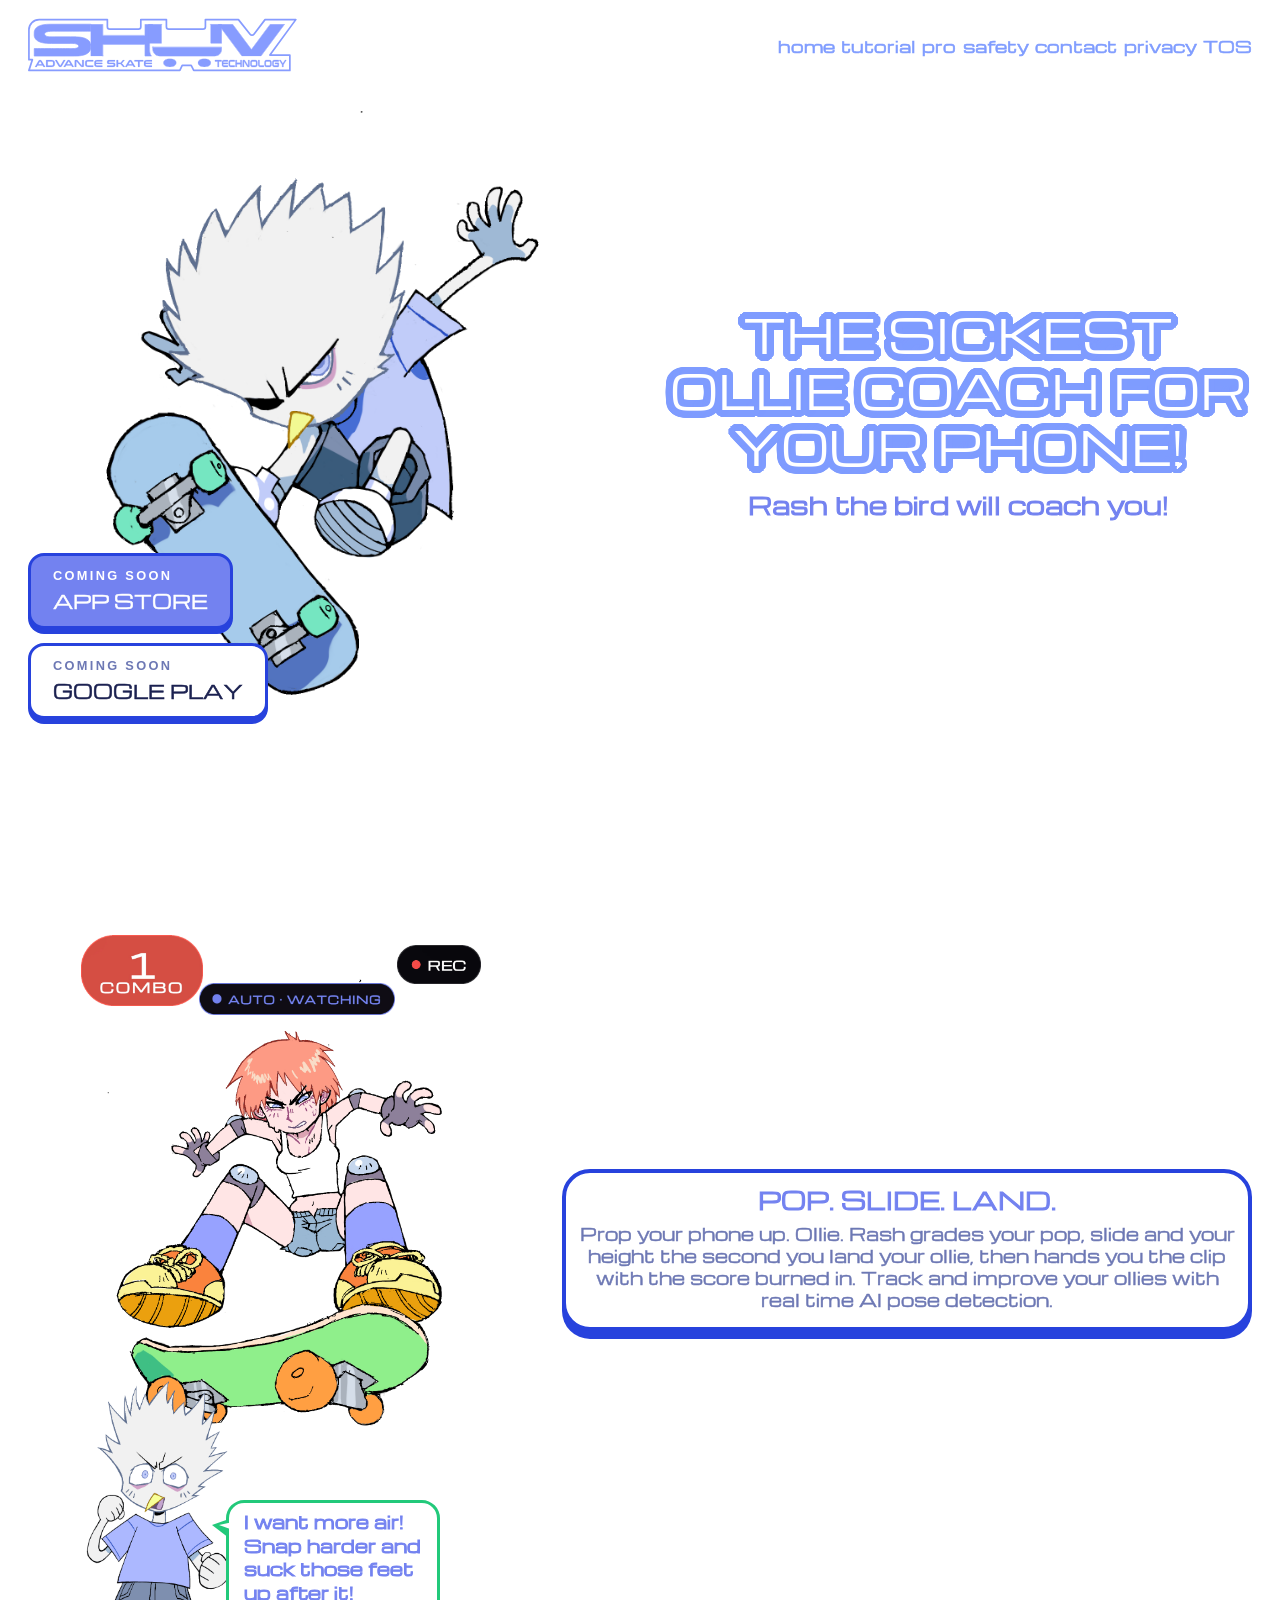
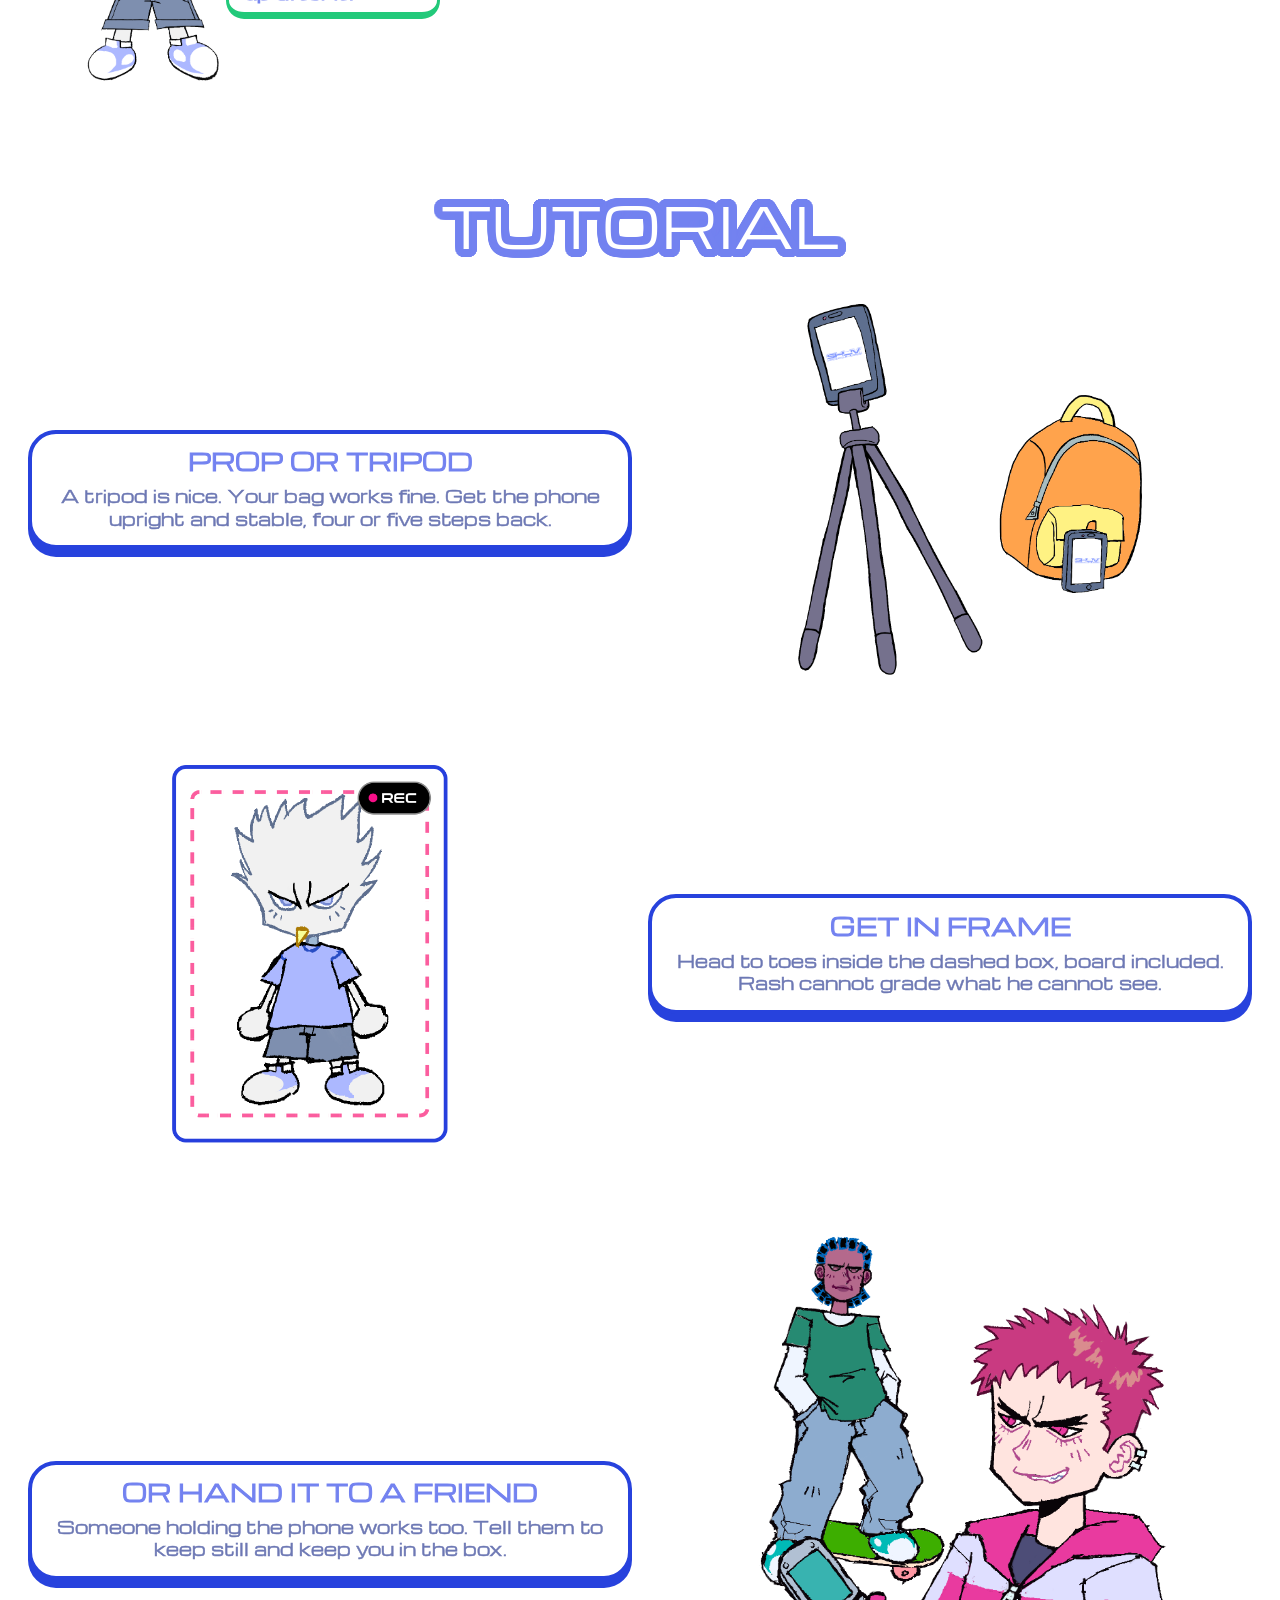
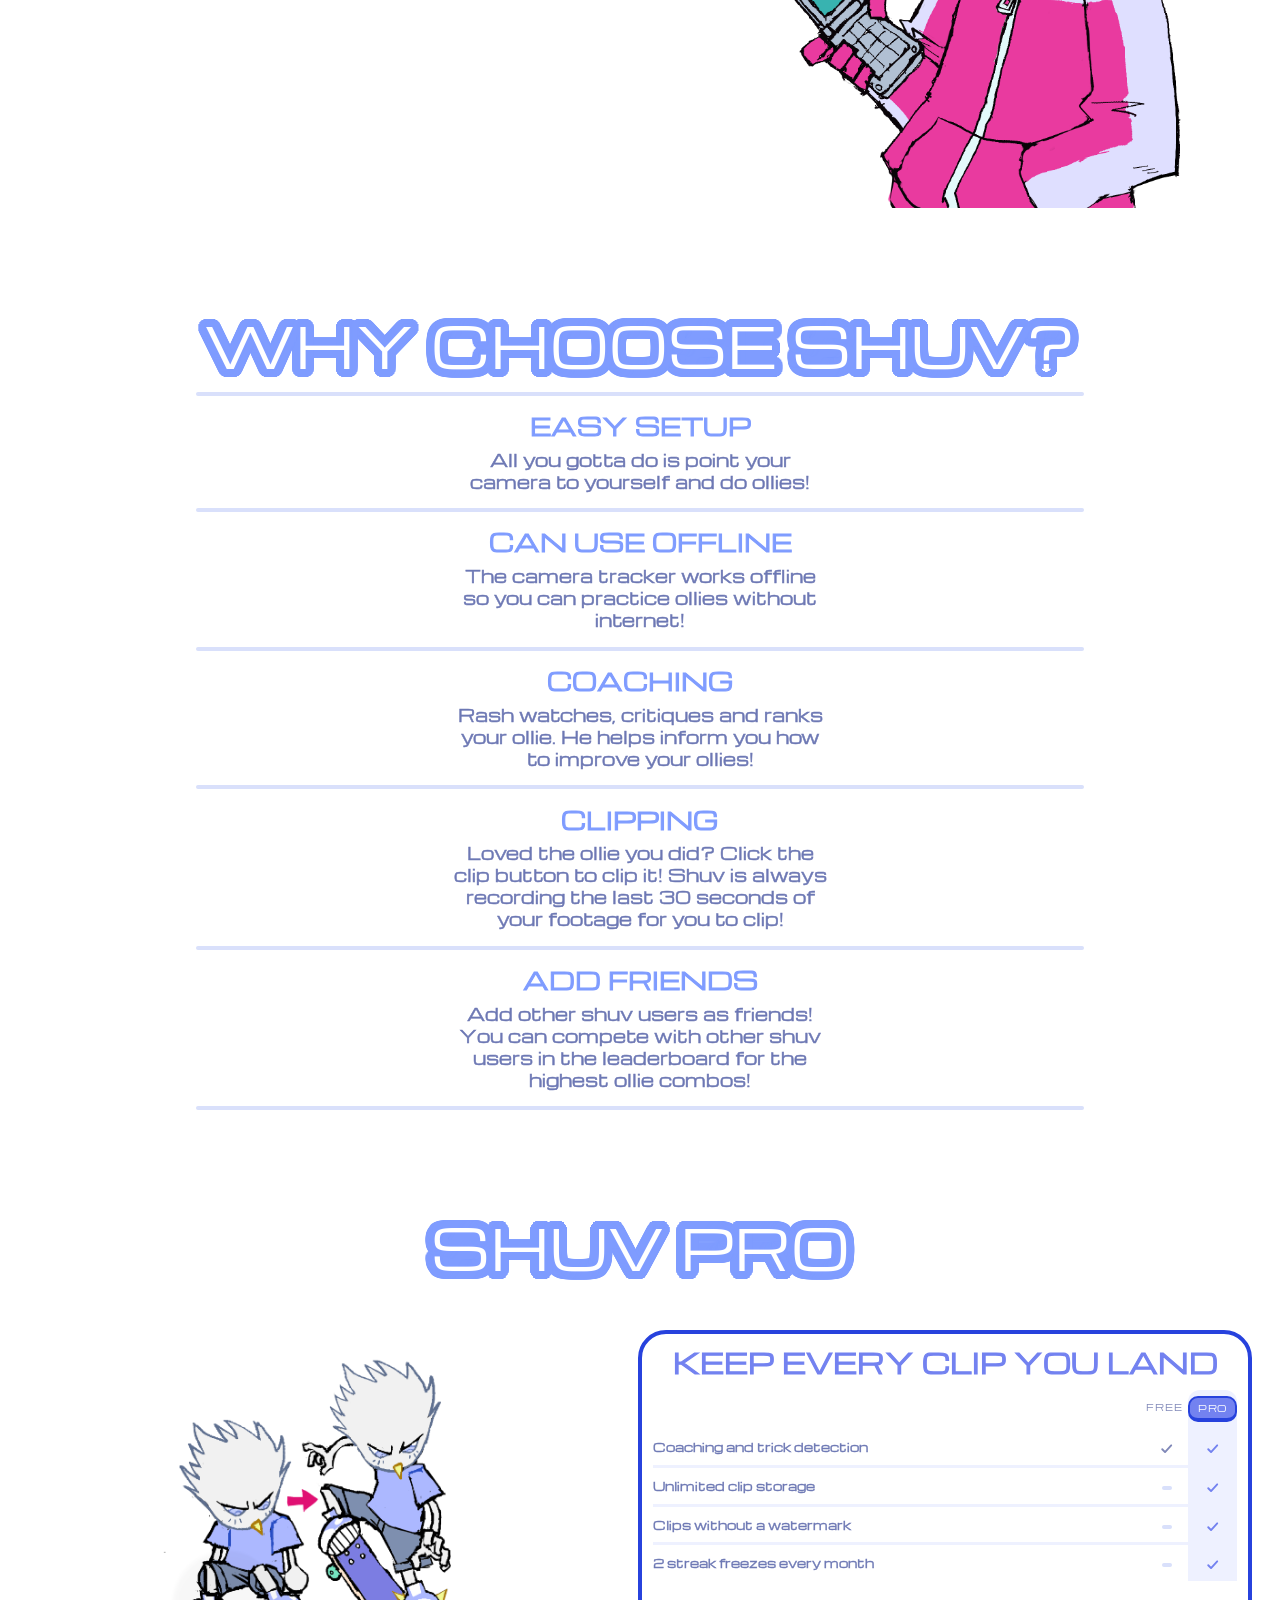
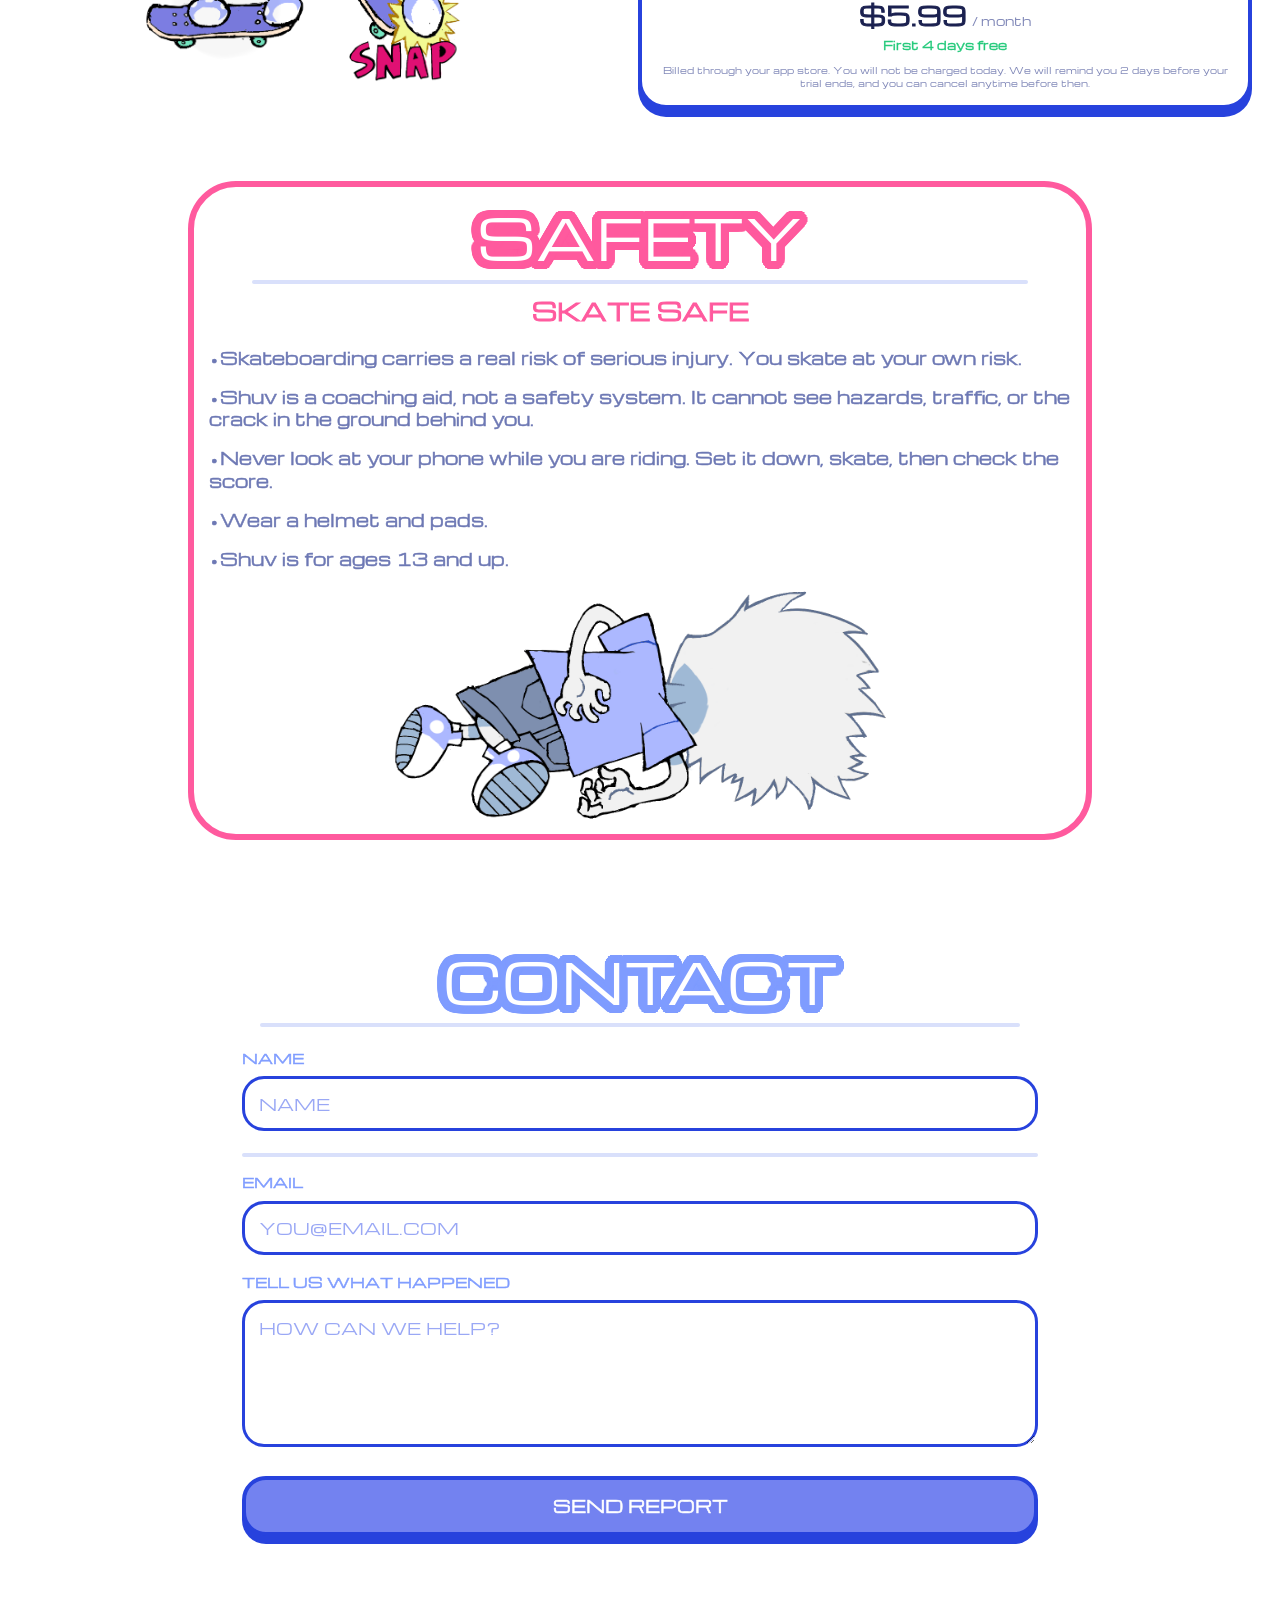
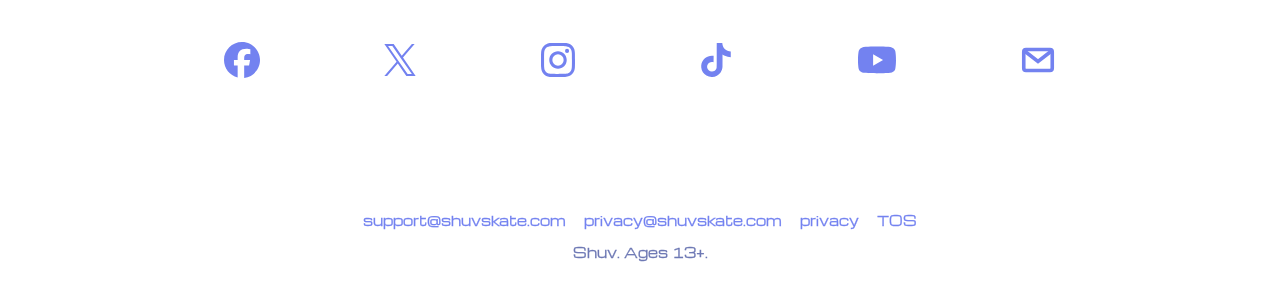
==== commit 23a98543: "Shuv website — 2026-10-22 21:47 UTC" ====
--- a/index.html
+++ b/index.html
@@ -10,7 +10,7 @@
 <head>
   <meta charset="utf-8">
   <meta name="viewport" content="width=device-width, initial-scale=1">
-  <title>Shuv | The sickest ollie coach for your phone</title>
+  <title>Shuv | The sickest skateboard ollie coach for your phone</title>
   <meta name="description" content="Prop your phone up and ollie. Rash grades your pop, slide and height the second you land, then hands you the clip with the score burned in. iOS and Android, ages 13+.">
   <meta name="theme-color" content="#ffffff">
   <!-- The canonical link and og:url must be absolute, so they name the
@@ -30,6 +30,38 @@
   <meta property="og:image:width" content="1200">
   <meta property="og:image:height" content="630">
   <meta name="twitter:card" content="summary_large_image">
+  <!-- WHAT GOOGLE CALLS THE SITE. The name above the link in search results
+       comes from this WebSite block (and og:site_name), not from <title> —
+       without it Google falls back to the bare domain. The name has to be
+       on the home page, and only the home page. -->
+  <script type="application/ld+json">
+  {
+    "@context": "https://schema.org",
+    "@graph": [
+      {
+        "@type": "WebSite",
+        "name": "Shuv",
+        "alternateName": ["Shuv Skate", "shuvskate.com"],
+        "url": "https://shuvskate.com/"
+      },
+      {
+        "@type": "Organization",
+        "name": "Shuv",
+        "legalName": "Shuv LLC",
+        "url": "https://shuvskate.com/",
+        "logo": "https://shuvskate.com/assets/icon-512.png",
+        "email": "support@shuvskate.com",
+        "sameAs": [
+          "https://www.instagram.com/shuvskateapp",
+          "https://www.tiktok.com/@shuvskateapp",
+          "https://www.youtube.com/channel/UCwLE3QsAZjpoAPVVkqEh6Gg",
+          "https://x.com/shuvskateapp",
+          "https://www.facebook.com/shuvskateapp"
+        ]
+      }
+    ]
+  }
+  </script>
   <link rel="preload" href="assets/fonts/Michroma-Regular.woff2" as="font" type="font/woff2" crossorigin>
   <link rel="stylesheet" href="css/shuv.css">
   <script src="js/shuv.js" defer></script>
@@ -91,6 +123,7 @@
       </div>
       <div class="hero__copy">
         <h1 class="outline hero__title">The sickest ollie coach for your phone!</h1>
+        <p class="hero__sub">Rash the bird will coach you!</p>
       </div>
     </section>
 
@@ -162,7 +195,7 @@
 
     <!-- ===== SHUV PRO (#pro) ===========================================================
          Keep the feature list and price in sync with the in-app paywall and the store
-         consoles. NOTE: the site says $9.99/month; the app file still says $10. -->
+         consoles. Price is $5.99/month, matching PRO_PRICE in lib/billing.js. -->
     <section class="pro" id="pro">
       <h2 class="outline pro__title">Shuv Pro</h2>
       <div class="pro__row">
@@ -177,11 +210,10 @@
             <tr><th scope="row">Coaching and trick detection</th><td><svg class="tick" viewBox="0 0 24 24" role="img" aria-label="Included"><path d="M4 13l5 5L20 6"></path></svg></td><td class="pro-col"><svg class="tick" viewBox="0 0 24 24" role="img" aria-label="Included"><path d="M4 13l5 5L20 6"></path></svg></td></tr>
             <tr><th scope="row">Unlimited clip storage</th><td><span class="dash" role="img" aria-label="Not included"></span></td><td class="pro-col"><svg class="tick" viewBox="0 0 24 24" role="img" aria-label="Included"><path d="M4 13l5 5L20 6"></path></svg></td></tr>
             <tr><th scope="row">Clips without a watermark</th><td><span class="dash" role="img" aria-label="Not included"></span></td><td class="pro-col"><svg class="tick" viewBox="0 0 24 24" role="img" aria-label="Included"><path d="M4 13l5 5L20 6"></path></svg></td></tr>
-            <tr><th scope="row">No ads</th><td><span class="dash" role="img" aria-label="Not included"></span></td><td class="pro-col"><svg class="tick" viewBox="0 0 24 24" role="img" aria-label="Included"><path d="M4 13l5 5L20 6"></path></svg></td></tr>
             <tr><th scope="row">2 streak freezes every month</th><td><span class="dash" role="img" aria-label="Not included"></span></td><td class="pro-col"><svg class="tick" viewBox="0 0 24 24" role="img" aria-label="Included"><path d="M4 13l5 5L20 6"></path></svg></td></tr>
             </tbody>
           </table>
-          <div class="pro__price"><span class="pro__amount">$9.99</span><span class="pro__per">/ month</span></div>
+          <div class="pro__price"><span class="pro__amount">$5.99</span><span class="pro__per">/ month</span></div>
           <p class="pro__trial">First 4 days free</p>
           <p class="pro__fine">Billed through your app store. You will not be charged today. We will remind you 2 days before your trial ends, and you can cancel anytime before then.</p>
         </div>
--- a/css/shuv.css
+++ b/css/shuv.css
@@ -317,6 +317,12 @@
 .hero__art > img { width: min(88%, 720px); margin: 0 auto; }
 .hero__copy { flex: 1 1 380px; display: flex; flex-direction: column; align-items: center; justify-content: center; }
 .hero__title { margin: 0; text-align: center; font-size: var(--h1); line-height: 1.22; text-wrap: balance; }
+/* Who Rash is, said once, before every later line talks about him as if
+   the visitor already knew. Card-heading size so it reads as part of the
+   headline rather than body copy, and the page's own accent colour. */
+.hero__sub { margin: 0.6em 0 0; text-align: center; font-size: var(--ch); line-height: 1.25; color: var(--peri); text-wrap: balance;
+  /* Michroma has one weight, so bold is faked the same way the headings do it */
+  -webkit-text-stroke: .045em currentColor; }
 
 /* Store badges. PHONE: pinned bottom right of Rash. DESKTOP: bottom left. */
 .store-badges { position: absolute; right: 0; bottom: 0; display: grid; gap: 12px; justify-items: start; }
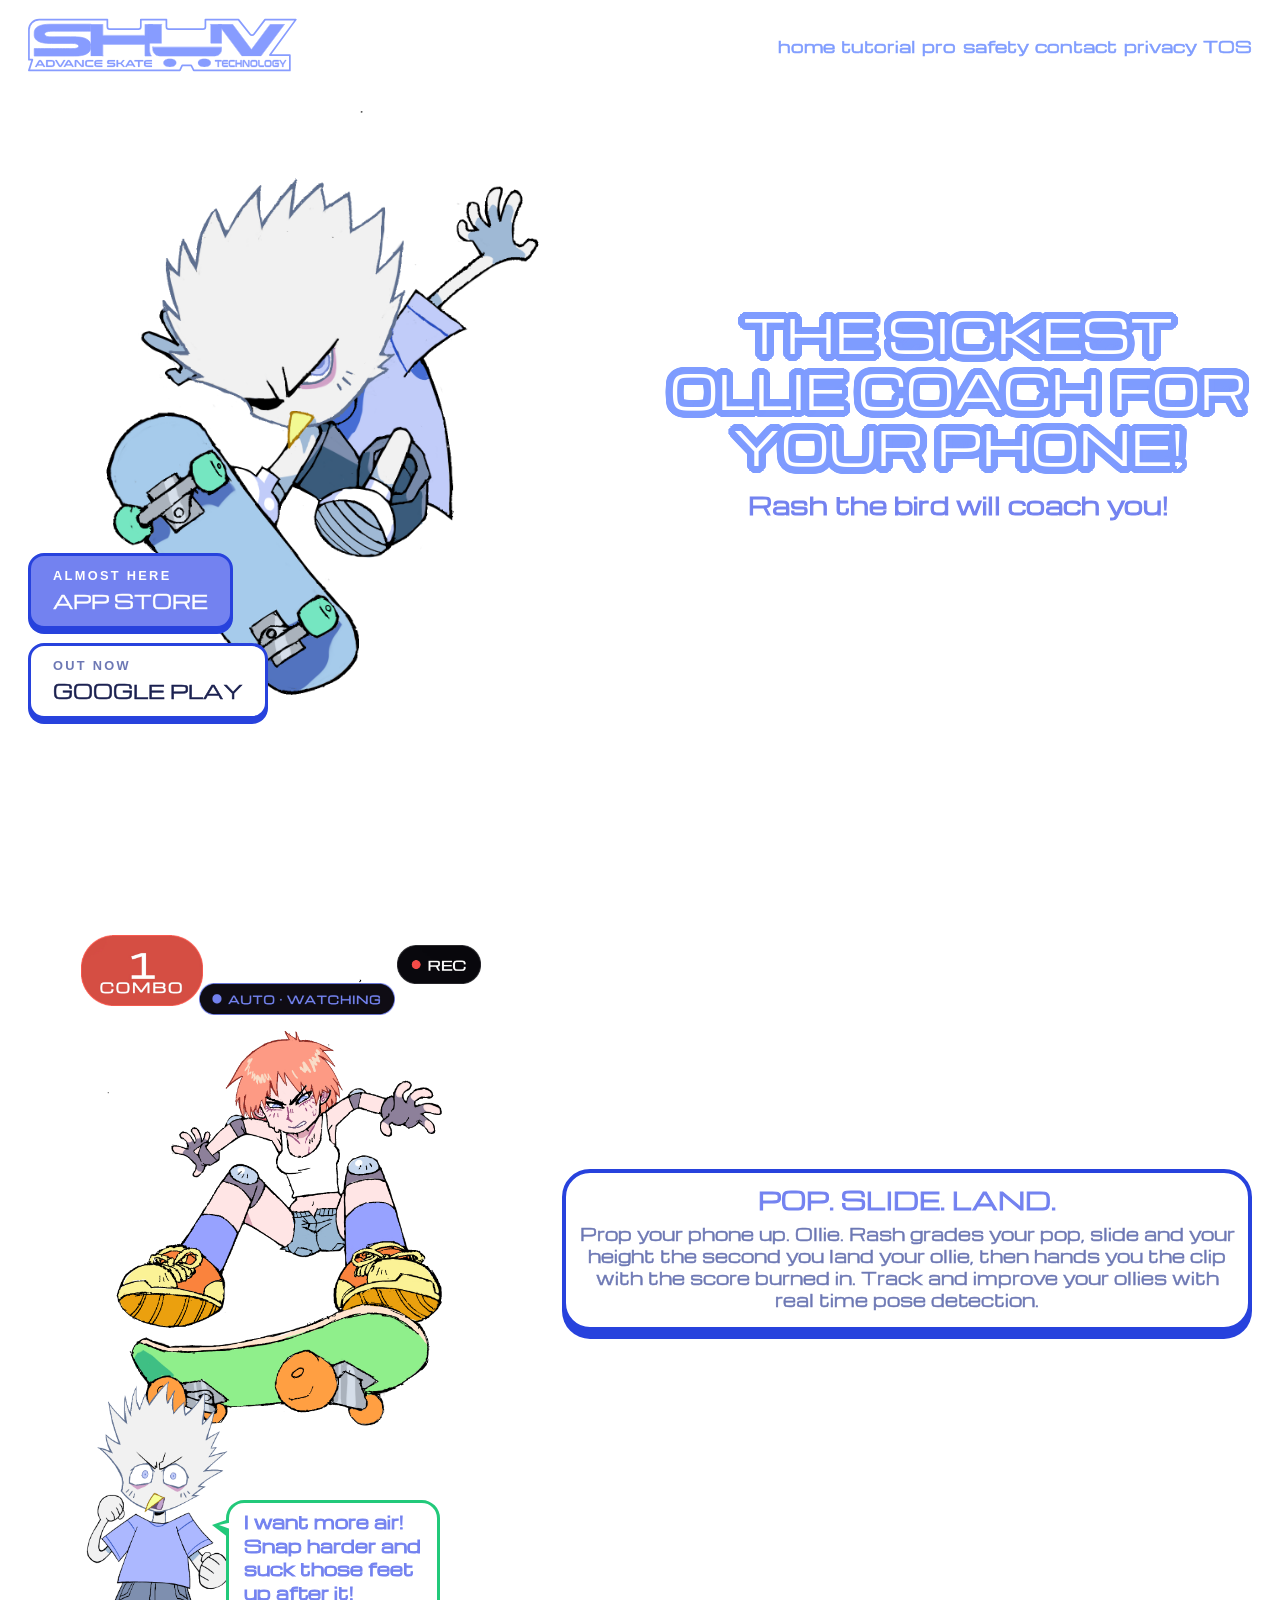
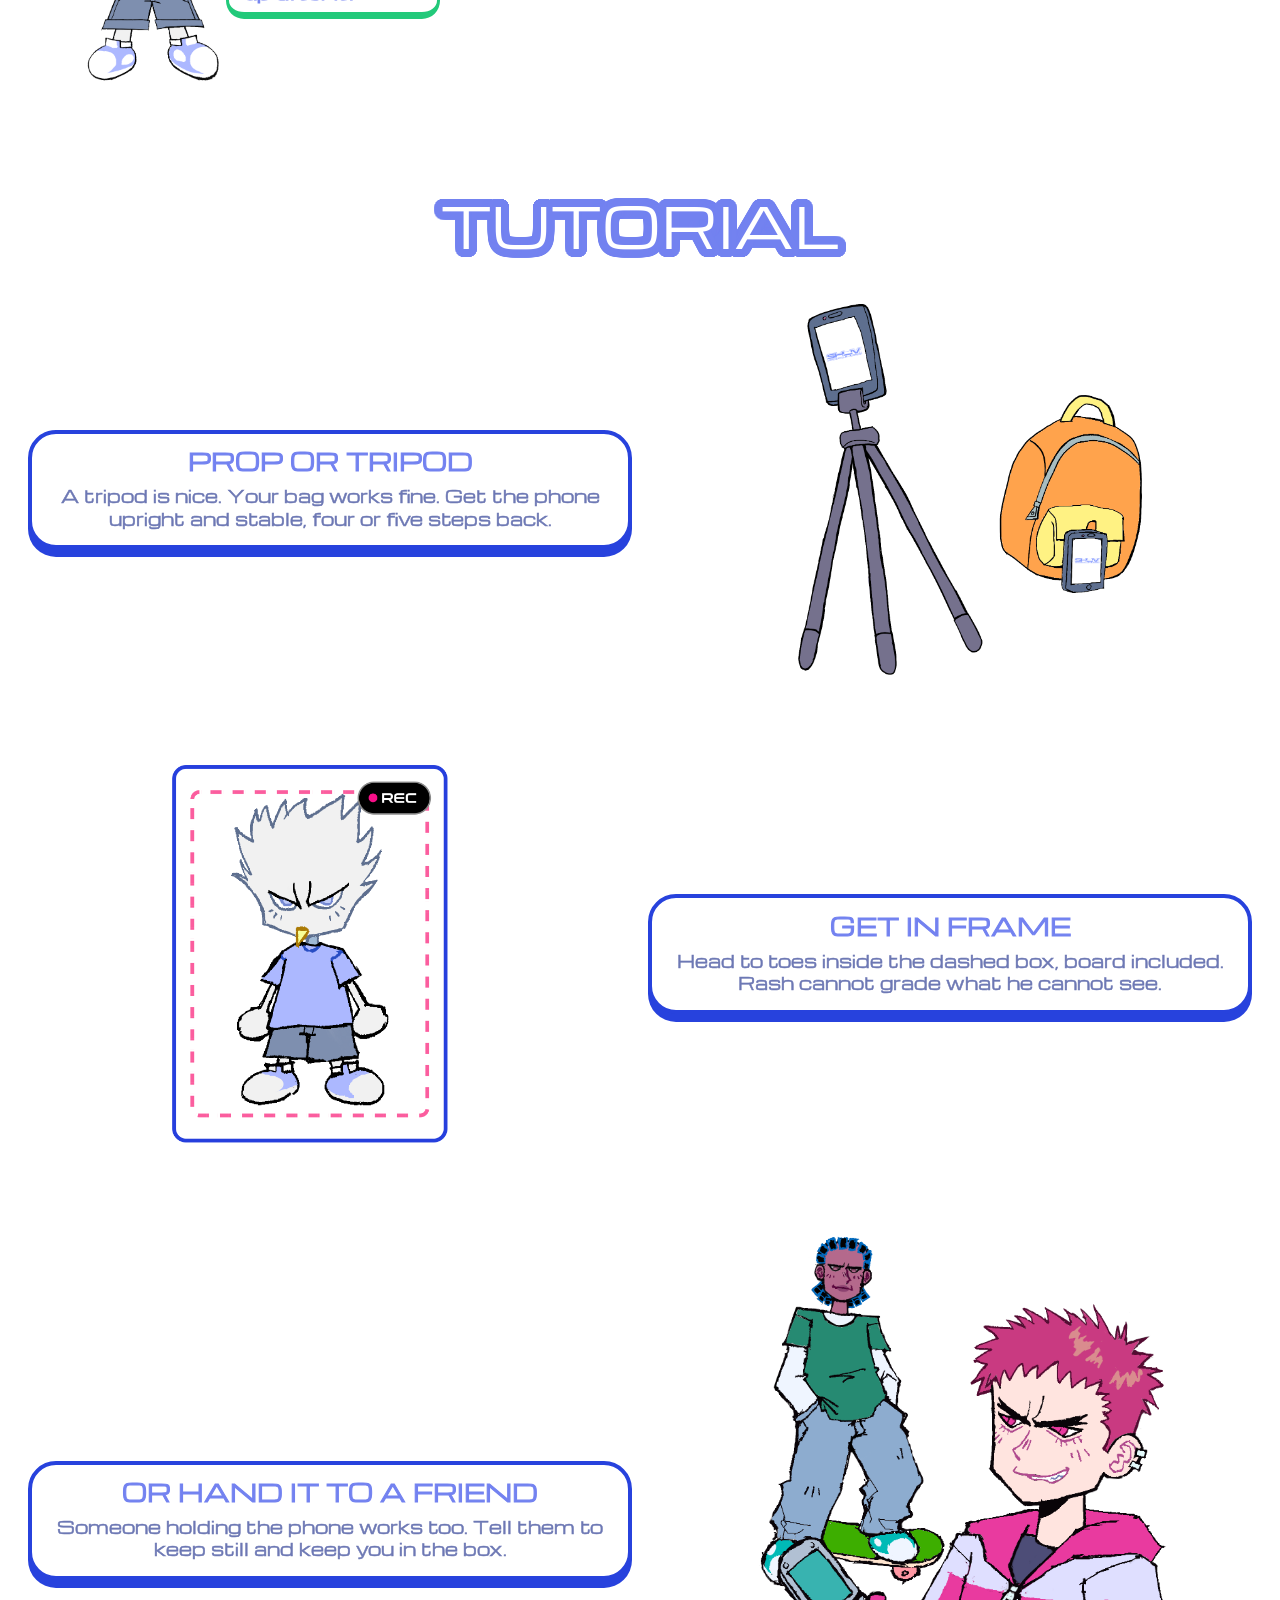
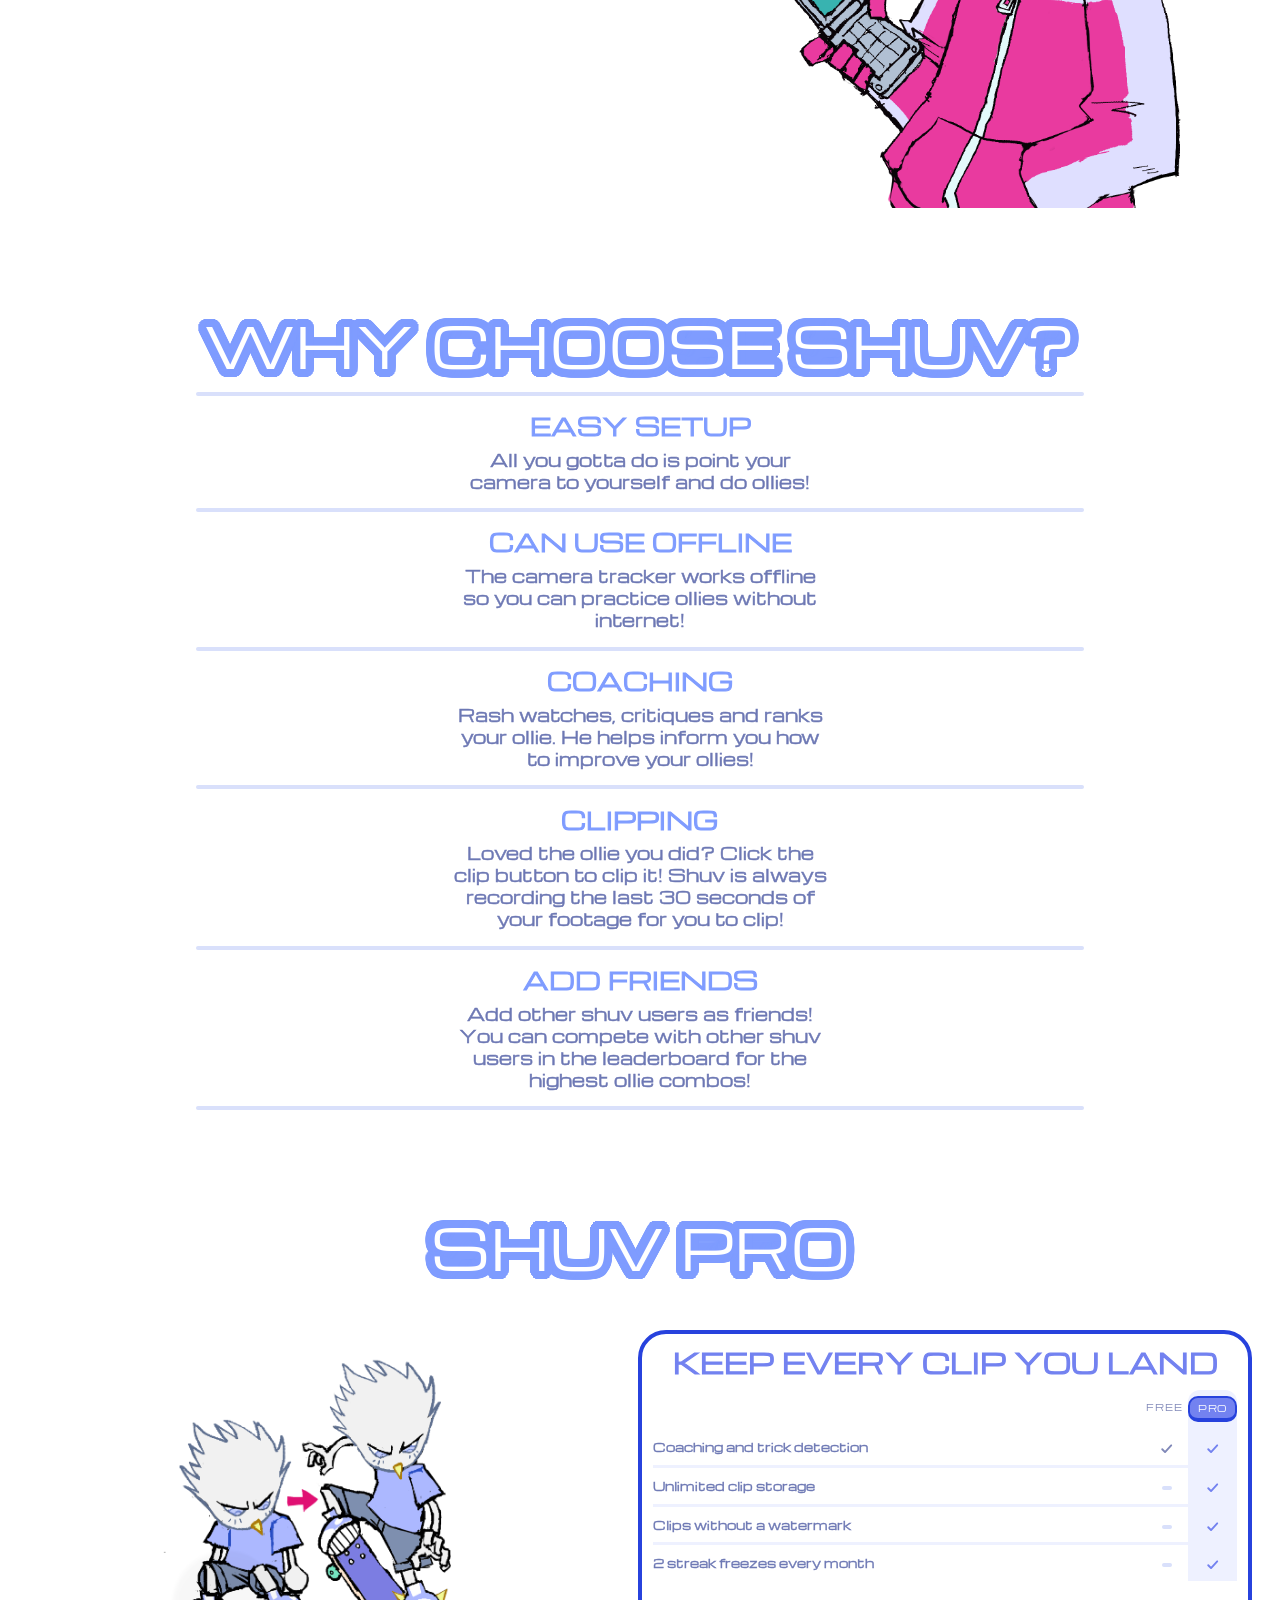
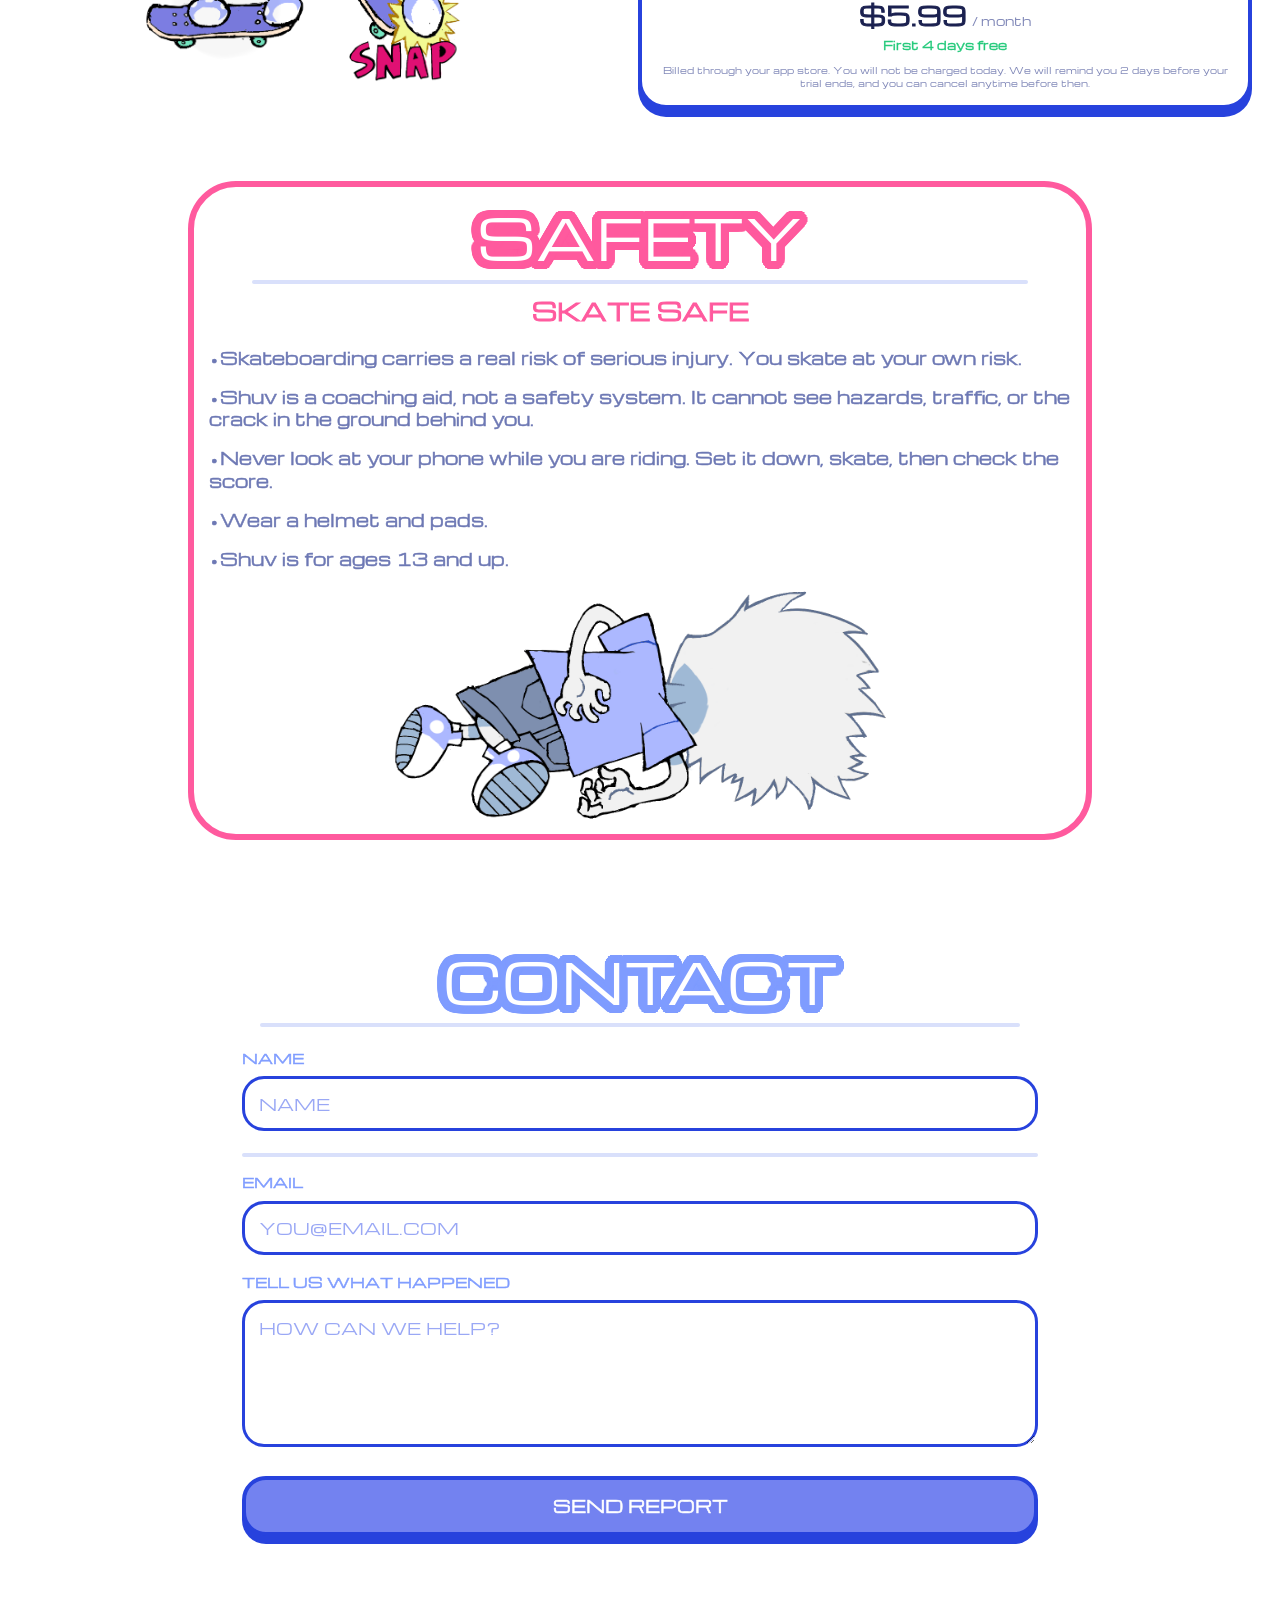
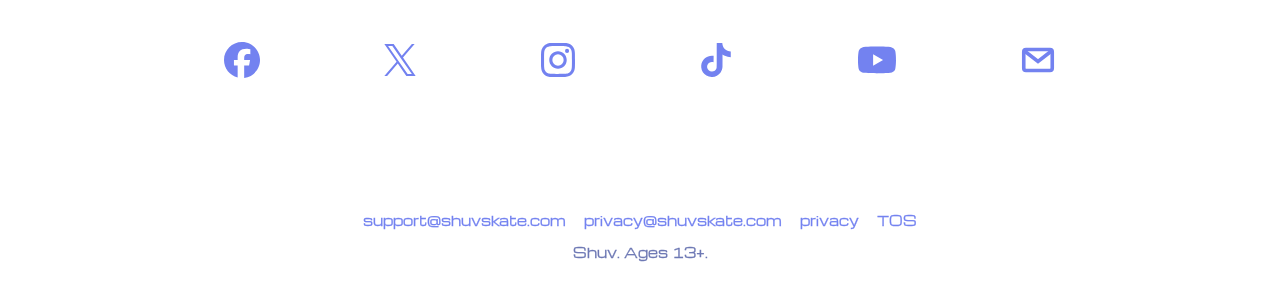
==== commit d416af8d: "Shuv website — 2026-11-23 04:13 UTC" ====
--- a/index.html
+++ b/index.html
@@ -24,7 +24,7 @@
   <meta property="og:type" content="website">
   <meta property="og:site_name" content="Shuv">
   <meta property="og:title" content="Shuv — your free skateboard trick coach">
-  <meta property="og:description" content="Rash grades your ollies in real time with AI pose detection. Track your streak, clip your best tricks.">
+  <meta property="og:description" content="Rash grades your ollies in real time with pose detection. Track your streak, clip your best tricks.">
   <meta property="og:url" content="https://shuvskate.com/">
   <meta property="og:image" content="https://shuvskate.com/assets/og-image.png">
   <meta property="og:image:width" content="1200">
@@ -113,12 +113,20 @@
     <section class="hero" aria-label="Intro">
       <div class="hero__art">
         <img src="assets/hero-rash.png" alt="Rash, scowling, grabbing his board mid air" width="1050" height="1412" fetchpriority="high">
-        <!-- TODO(launch): once the app is live, replace these two "Coming soon" boxes with the official
-             App Store and Google Play badges linking to the store listings. Both stores require their
-             own badge artwork (Apple: developer.apple.com/app-store/marketing/guidelines). -->
+        <!-- STORE BADGES. Hand built, not the official artwork. Swapping in the real badges from
+             Apple and Google is still worth doing one day
+             (developer.apple.com/app-store/marketing/guidelines, play.google.com/intl/en_us/badges),
+             but both permit a plain text link and these match the site.
+
+             GOOGLE PLAY WENT LIVE 18 Nov 2026, so that one is a real link now.
+
+             THE APP STORE ONE IS NOT LIVE YET and must not claim to be. Apple review reads the
+             marketing URL, and a badge promising a listing that does not exist is both untrue and
+             a Guideline 2.1 rejection risk. The day it is approved, make it an anchor with the same
+             treatment as the Play badge and change its kicker to "Out now". That is the whole edit. -->
         <div class="store-badges">
-          <div class="store-badge store-badge--fill"><span class="store-badge__kicker">Coming soon</span><span class="store-badge__name">App Store</span></div>
-          <div class="store-badge"><span class="store-badge__kicker">Coming soon</span><span class="store-badge__name">Google Play</span></div>
+          <div class="store-badge store-badge--fill"><span class="store-badge__kicker">Almost here</span><span class="store-badge__name">App Store</span></div>
+          <a class="store-badge" href="https://play.google.com/store/apps/details?id=app.shuv.mp"><span class="store-badge__kicker">Out now</span><span class="store-badge__name">Google Play</span></a>
         </div>
       </div>
       <div class="hero__copy">
@@ -134,7 +142,7 @@
     <section class="pop">
       <div class="card pop__card">
         <h2 class="card__title">Pop. Slide. Land.</h2>
-        <p class="card__text">Prop your phone up. Ollie. Rash grades your pop, slide and your height the second you land your ollie, then hands you the clip with the score burned in. Track and improve your ollies with real time AI pose detection.</p>
+        <p class="card__text">Prop your phone up. Ollie. Rash grades your pop, slide and your height the second you land your ollie, then hands you the clip with the score burned in. Track and improve your ollies with real time pose detection.</p>
       </div>
       <div class="pop-scene">
         <img class="pop-scene__girl" src="assets/girl-ollie.png" alt="A skater popping an ollie" width="1150" height="1530" loading="lazy">
--- a/css/shuv.css
+++ b/css/shuv.css
@@ -335,6 +335,10 @@
   color: var(--ink);
 }
 .store-badge--fill { background: var(--peri); color: #fff; }
+/* A badge that actually goes somewhere. No motion on hover: a deeper
+   shadow reads as a press without tripping prefers-reduced-motion. */
+a.store-badge { text-decoration: none; }
+a.store-badge:hover, a.store-badge:focus-visible { box-shadow: 0 7px 0 var(--cobalt); }
 .store-badge__kicker {
   display: block;
   font-family: Arial, Helvetica, sans-serif;
